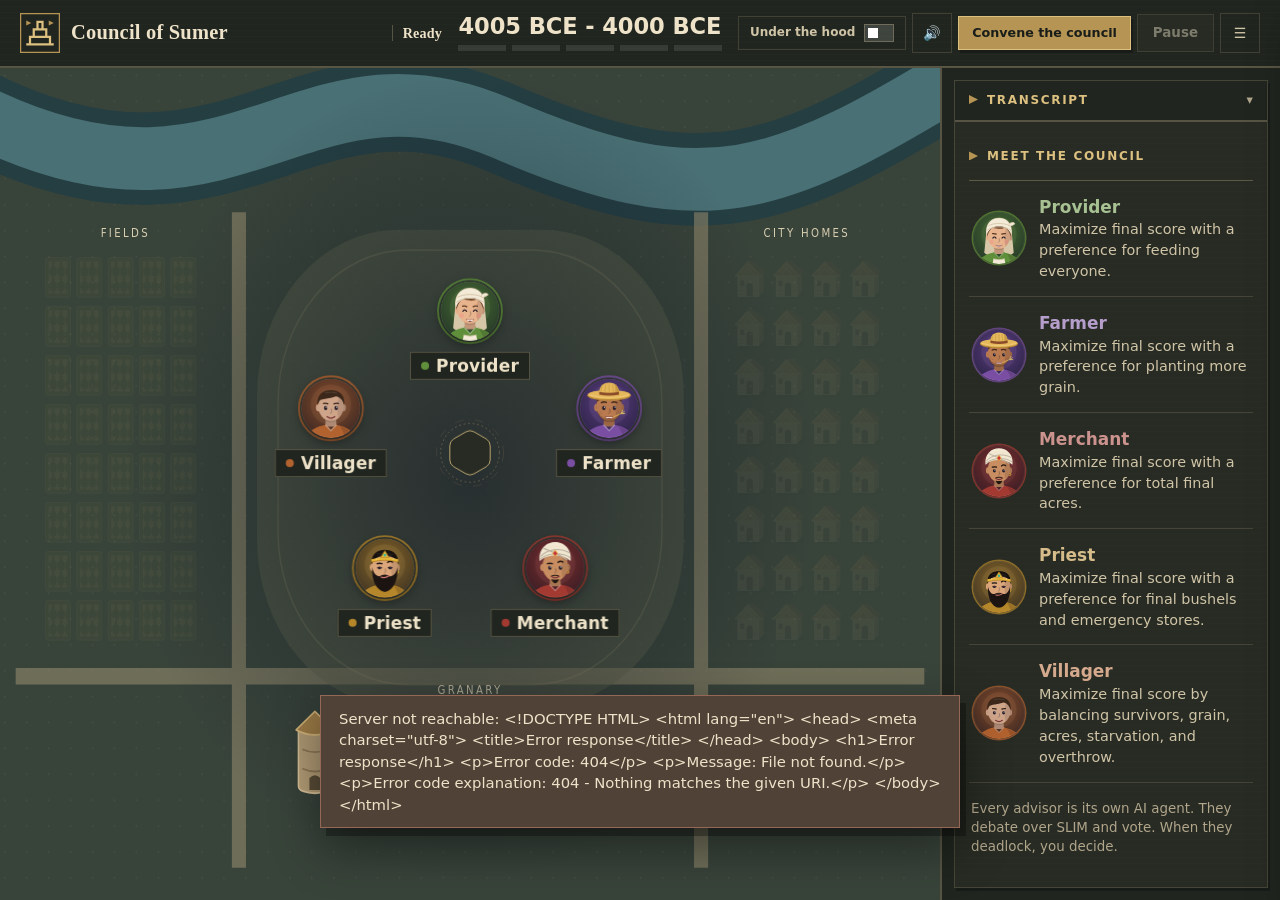
==== web/index.html @ 6ad2cbd2 "Have the year's winner state the plan in their own voice At the end of each year the winning advisor" ====
<!doctype html>
<html lang="en">
<head>
<meta charset="utf-8">
<meta name="viewport" content="width=device-width, initial-scale=1">
<title>Council of Sumer</title>
<meta name="description" content="Choose a council of AI advisors to govern an ancient city with no king to break ties.">
<link rel="icon" href="data:image/svg+xml,%3Csvg xmlns='http://www.w3.org/2000/svg' viewBox='0 0 32 32'%3E%3Crect width='32' height='32' fill='%2320251f'/%3E%3Cpath d='M5 25h22M8 25v-6h16v6M11 19v-6h10v6M14 13V7h4v6' fill='none' stroke='%23dcc080' stroke-width='2'/%3E%3C/svg%3E">
<link rel="stylesheet" href="app.css">
<link rel="stylesheet" href="city-effects.css">
</head>
<body>
<div class="app" id="app">
  <header class="top">
    <div class="brand">
      <svg class="brand-mark" viewBox="0 0 32 32" aria-hidden="true"><rect x=".5" y=".5" width="31" height="31" fill="#20251f" stroke="#b59454"/><path d="M5 25h22M8 25v-6h16v6M11 19v-6h10v6M14 13V7h4v6" fill="none" stroke="#dcc080" stroke-width="1.8"/><path d="M5 6l4 2-4 2M23 6l4 2-4 2" fill="#b59454"/></svg>
      <div class="brand-text"><h1 class="brand-name">Council of Sumer</h1></div>
    </div>
    <div class="council-status" aria-live="polite">
      <span class="phase" id="phase">Ready</span>
      <span class="round-label hidden" id="roundLabel"></span>
    </div>
    <div class="yearbox" aria-live="polite">
      <div class="year-heading"><div class="year-label" id="yearLabel">4005 BCE - 4000 BCE</div></div>
      <div class="year-steps" id="yearSteps" aria-hidden="true"></div>
    </div>
    <div class="top-actions">
      <span class="chip hood-only" id="chipTransport" title="How the advisors talk to each other">-</span>
      <span class="chip hood-only" id="chipLlm" title="Language model">-</span>
      <button class="btn ghost hidden" id="evidenceBtn" type="button">Evidence</button>
      <button class="toggle" id="hoodToggle" type="button" aria-pressed="false" title="Show private thoughts, traces and network messages">
        <span>Under the hood</span><span class="switch" aria-hidden="true"></span>
      </button>
      <button class="icon-btn" id="muteBtn" type="button" aria-pressed="false" title="Mute voices" aria-label="Mute voices">🔊</button>
      <button class="btn primary convene" id="conveneBtn" type="button">Convene the council</button>
      <button class="btn" id="pauseBtn" type="button" disabled aria-pressed="false">Pause</button>
      <button class="icon-btn" id="setupBtn" type="button" title="Setup" aria-label="Open setup" aria-expanded="false">☰</button>
    </div>
  </header>

  <main class="hall">
    <section class="council" aria-label="The council">
      <div class="city-map" id="cityMap" role="img" aria-label="Bird’s-eye view of Sumer. City totals appear when a council convenes."></div>
      <div class="stage" id="stage">
        <div class="runoff hidden" id="runoff" aria-live="polite"></div>
      </div>
      <div class="graph" id="graph" aria-label="Council graph: green connections show agreement, red dashed connections show disagreement"></div>
      <div class="spot hidden" id="spot" aria-live="polite"></div>
      <div class="bottom">
        <div class="city-resources hidden" id="cityResources" aria-hidden="true"></div>
        <div class="typing" id="typing" aria-live="polite"></div>
      </div>
    </section>

    <aside class="side" id="side">
      <section class="panel tx" aria-label="Transcript">
        <button class="panel-head" id="txToggle" type="button" aria-expanded="true" aria-controls="txBody">
          <span class="panel-title">Transcript</span><span class="panel-meta" id="txCount"></span><span class="chev" aria-hidden="true">▾</span>
        </button>
        <div class="tx-body" id="txBody">
          <div class="feed" id="feed" aria-live="polite" tabindex="0" aria-label="Transcript"></div>
          <button class="jump hidden" id="jumpBtn" type="button">New messages ↓</button>
        </div>
      </section>
      <section class="panel city" aria-label="The city">
        <div class="panel-head static"><span class="panel-title">The city</span><span class="panel-meta" id="cityWhen">at the start</span></div>
        <div class="stats" id="stats"></div>
      </section>
    </aside>
  </main>
</div>

<div class="drawer-back hidden" id="drawerBack"></div>
<aside class="drawer" id="drawer" aria-label="Setup" aria-hidden="true" inert>
  <div class="drawer-head"><h2>Setup</h2><button class="icon-btn" id="drawerClose" type="button" aria-label="Close setup">✕</button></div>
  <fieldset class="council-setup" id="councilSetup" disabled>
    <legend>Council</legend>
    <div class="voter-top">
      <label class="field"><span>Agents <b id="votingRules" aria-live="polite"></b></span><input id="agentCount" type="number" min="1" max="21" step="1" value="5" required aria-describedby="votingRules"></label>
      <button class="btn" id="defaultVoters" type="button">Reset</button>
    </div>
    <div class="voter-list" id="voterList"></div>
  </fieldset>
  <p class="setup-error hidden" id="setupError" role="alert"></p>
  <p class="drawer-note hidden" id="setupLocked">A council is running. Stop it to change the setup.</p>
  <label class="field"><span>Seed</span><input id="seed" type="number" value="3" min="0"></label>
  <label class="field"><span>Rounds per year</span><select id="rounds"><option>3</option><option>4</option><option selected>5</option><option>6</option></select></label>
  <label class="field"><span>Pace <b id="paceVal">0.8 s</b></span><input id="pace" type="range" min="0" max="4" step="0.2" value="0.8"></label>
  <label class="check"><input id="autoContinue" type="checkbox" checked><span>Let votes stand after 12 s unless you act</span></label>
  <div class="drawer-actions drawer-foot">
    <button class="btn primary big" id="startBtn" type="button">Convene</button>
    <button class="btn big" id="stopBtn" type="button" disabled>Stop</button>
  </div>
</aside>

<div class="modal-back hidden" id="escalation" role="dialog" aria-modal="true" aria-labelledby="escTitle">
  <div class="modal esc">
    <h2 id="escTitle">Deadlock. You decide.</h2>
    <div class="esc-options" id="escOptions"></div>
  </div>
</div>

<div class="modal-back hidden" id="evidence" role="dialog" aria-modal="true" aria-labelledby="evTitle">
  <div class="modal wide">
    <div class="modal-head"><h2 id="evTitle">Does a council beat one ruler?</h2><button class="icon-btn" id="evidenceClose" type="button" aria-label="Close evidence">✕</button></div>
    <p class="modal-reason" id="benchMeta">Loading...</p>
    <div class="table-wrap"><table id="benchTable"><thead></thead><tbody></tbody></table></div>
    <h3>Does news change decisions?</h3>
    <div class="table-wrap"><table id="infoTable"><thead></thead><tbody></tbody></table></div>
    <h3>What we learned</h3>
    <ul class="lessons" id="lessons"></ul>
  </div>
</div>

<div class="toast hidden" id="toast" role="alert"></div>
<audio id="narrator" preload="auto"></audio>
<script src="faces.js"></script>
<script src="graph.js"></script>
<script src="city.js"></script>
<script src="city-effects.js"></script>
<script src="app.js"></script>
</body>
</html>
---- web/app.css ----
/* Council of Sumer — stone, clay and brass. The city map is the visual baseline. */
:root {
  color-scheme: dark;
  --bg: #191d19;
  --bg-2: #20251f;
  --panel: #272b23;
  --panel-2: #303429;
  --panel-3: #3c4032;
  --line: rgba(219, 199, 157, .17);
  --line-2: rgba(219, 199, 157, .29);
  --line-3: rgba(219, 199, 157, .45);
  --ink: #eee3c9;
  --ink-2: #d0c4a7;
  --muted: #b1a58b;
  --faint: #958a73;
  --speak: #dcc080;
  --listen: #c99a78;
  --accent: #b59454;
  --accent-2: #ccb06d;
  --ok: #a4bd7d;
  --bad: #e4947d;
  --warn: #dfb66b;
  --vote-a: #9fb9bb;
  --vote-b: #dfb66b;
  --soft: color-mix(in srgb, var(--k, var(--accent)) 14%, transparent);
  --shadow: 2px 3px 0 rgba(0, 0, 0, .24);
  --shadow-lg: 6px 8px 0 rgba(0, 0, 0, .3), 0 20px 48px rgba(0, 0, 0, .4);
  --radius: 0;
  --display: Georgia, "Times New Roman", serif;
  --sans: system-ui, -apple-system, "Segoe UI", Roboto, "Noto Sans", "Helvetica Neue", Arial, sans-serif;
  --mono: ui-monospace, "JetBrains Mono", "SF Mono", Menlo, Consolas, monospace;
  --emoji: "Apple Color Emoji", "Segoe UI Emoji", "Noto Color Emoji", sans-serif;
  --side-w: clamp(340px, 26vw, 480px);
  --ease: cubic-bezier(.2, .8, .2, 1);
}
html { font-size: clamp(14px, .4vw + 9px, 19px); }
* { box-sizing: border-box; }
html, body { margin: 0; height: 100%; }
body { background: var(--bg); color: var(--ink); font: 1rem/1.45 var(--sans); -webkit-font-smoothing: antialiased; -moz-osx-font-smoothing: grayscale; overflow: hidden; font-feature-settings: "cv11", "ss01"; }
button, input, select, textarea { font: inherit; color: inherit; }
button { cursor: pointer; }
:focus-visible { outline: 2px solid var(--speak); outline-offset: 2px; }
::selection { background: color-mix(in srgb, var(--speak) 35%, transparent); }
/* Chromium honors scrollbar-width over ::-webkit-scrollbar (and then draws arrow buttons): standard props only where the webkit pseudo is unsupported. */
@supports not selector(::-webkit-scrollbar) { * { scrollbar-width: thin; scrollbar-color: rgba(255, 255, 255, .14) transparent; } }
::-webkit-scrollbar { width: 10px; height: 10px; }
::-webkit-scrollbar-thumb { background: rgba(255, 255, 255, .12); border-radius: 0; border: 3px solid transparent; background-clip: padding-box; }
::-webkit-scrollbar-thumb:hover { background-color: rgba(255, 255, 255, .22); }
::-webkit-scrollbar-track { background: transparent; }
.hidden { display: none !important; }
/* --z is the big-screen zoom (see fitZoom in app.js); viewport units must undo it. */
.app { display: grid; grid-template-rows: auto minmax(0, 1fr); height: calc(100vh / var(--z, 1)); height: calc(100dvh / var(--z, 1)); }
.emoji { font-family: var(--emoji); font-style: normal; line-height: 1; }

/* ---------- top bar ---------- */
.top { display: grid; grid-template-columns: minmax(0, 1fr) auto auto auto; align-items: center; gap: 16px;
  padding: 10px 20px; background: var(--bg-2); border-bottom: 1px solid var(--line); min-height: 68px; position: relative; z-index: 2; }
.brand { display: flex; align-items: center; gap: 11px; min-width: 0; }
.brand-mark { width: 40px; height: 40px; flex: none; }
.brand-text { min-width: 0; }
.brand-name { margin: 0; font-weight: 800; font-size: 1.35rem; line-height: 1.15; letter-spacing: -.01em; white-space: nowrap; overflow: hidden; text-overflow: ellipsis; }
.yearbox { display: flex; flex-direction: column; align-items: center; gap: 8px; }
.council-status { display: flex; flex-direction: column; align-items: flex-start; gap: 6px; }
.year-heading { display: flex; align-items: baseline; justify-content: center; gap: 8px; }
.round-label { font-size: 1rem; font-weight: 600; color: var(--muted); white-space: nowrap; font-variant-numeric: tabular-nums; }
.year-label { font-weight: 800; font-size: 1.6rem; line-height: 1; letter-spacing: -.005em; white-space: nowrap; font-variant-numeric: tabular-nums; }
.year-steps { display: flex; gap: 6px; }
.year-steps span { width: 48px; height: 6px; border-radius: 0; background: rgba(255, 255, 255, .1); transition: background .4s var(--ease), box-shadow .4s var(--ease); }
.year-steps span.done { background: var(--accent); }
.year-steps span.now { background: var(--speak); box-shadow: 0 0 10px color-mix(in srgb, var(--speak) 70%, transparent); }
.top-actions { display: flex; align-items: center; justify-content: flex-end; gap: 6px; min-width: 0; }
.chip { font: 600 .72rem/1 var(--mono); color: var(--speak); background: color-mix(in srgb, var(--speak) 10%, transparent); border: 1px solid color-mix(in srgb, var(--speak) 25%, transparent); border-radius: 0; padding: 6px 8px; white-space: nowrap; }
.btn { display: inline-flex; align-items: center; justify-content: center; gap: 6px; border: 1px solid var(--line-2); background: var(--panel-2); border-radius: 0; padding: 8px 15px; font-weight: 600; font-size: .95rem; white-space: nowrap; color: var(--ink); text-decoration: none; transition: background .15s, border-color .15s, color .15s, box-shadow .15s; }
.btn:hover:not(:disabled) { background: var(--panel-3); border-color: var(--line-3); }
.btn.ghost { border-color: transparent; background: transparent; color: var(--ink-2); }
.btn.ghost:hover { background: var(--panel-2); color: var(--ink); }
.btn.primary { background: var(--accent); border-color: transparent; color: var(--bg); box-shadow: 2px 3px 0 #0004; }
.btn.primary:hover:not(:disabled) { background: var(--accent-2); border-color: transparent; }
.btn.big { padding: 12px 22px; font-size: 1rem; }
.icon-btn { width: 40px; height: 40px; display: inline-grid; place-items: center; border: 1px solid var(--line); background: transparent; border-radius: 0; font-size: 1rem; flex: none; color: var(--ink-2); transition: background .15s, border-color .15s; }
.icon-btn:hover { background: var(--panel-2); border-color: var(--line-2); color: var(--ink); }
.toggle { display: inline-flex; align-items: center; gap: 9px; border: 1px solid var(--line); background: transparent; border-radius: 0; padding: 7px 11px; font-weight: 600; font-size: .85rem; color: var(--ink-2); white-space: nowrap; transition: background .15s, border-color .15s; }
.toggle:hover { background: var(--panel-2); border-color: var(--line-2); }
.switch { width: 30px; height: 18px; border-radius: 0; background: rgba(255, 255, 255, .14); position: relative; transition: background .2s; flex: none; }
.switch::after { content: ""; position: absolute; top: 3px; left: 3px; width: 12px; height: 12px; border-radius: 50%; background: #fff; transition: transform .2s var(--ease); }
.toggle[aria-pressed="true"] .switch { background: var(--speak); }
.toggle[aria-pressed="true"] .switch::after { transform: translateX(12px); background: var(--bg); }
body:not(.hood) .hood-only { display: none !important; }

/* ---------- hall layout: graph hero + side column ---------- */
.hall { display: grid; grid-template-columns: minmax(0, 1fr) var(--side-w); min-height: 0; }
.council { display: grid; grid-template-rows: auto minmax(0, 1fr); min-height: 0; min-width: 0; position: relative;
  background: radial-gradient(120% 90% at 50% 45%, #0f1730 0%, var(--bg) 70%); }
.graph, .spot { grid-row: 2; grid-column: 1; }
.graph { position: relative; min-height: 0; min-width: 0; }

/* ---------- stage (phase + runoff) ---------- */
.stage { position: relative; z-index: 3; margin: 14px 16px 0; padding: 14px 20px; background: var(--panel); border: 1px solid var(--line); border-radius: 0;
  box-shadow: var(--shadow); }
.phase-row { display: flex; align-items: center; gap: 6px 20px; flex-wrap: wrap; min-height: 40px; }
.phase { font-weight: 800; font-size: 1.85rem; line-height: 1.15; letter-spacing: -.015em; color: var(--ink); white-space: nowrap; }
.phase-sub { font-size: 1.3rem; color: var(--ink-2); display: flex; align-items: center; gap: 12px; flex-wrap: wrap; min-width: 0; }
.phase-sub b { color: var(--ink); }
body.paused .stage::after { content: "⏸ Paused"; position: absolute; right: 16px; top: 50%; transform: translateY(-50%); font-weight: 800; font-size: 1.15rem;
  padding: 8px 16px; border-radius: 0; color: #1a1205; background: var(--warn); box-shadow: 0 0 24px color-mix(in srgb, var(--warn) 45%, transparent); }
body.paused #pauseBtn { background: var(--warn); border-color: transparent; color: #1a1205; }
.convene { margin-left: auto; font-size: 1.15rem; padding: 12px 26px; border-radius: 0; }
.council:has(#spot.in:not(.flash)) .convene { visibility: hidden; }
.council:has(#spot.in:not(.flash)) .cg-bubble { opacity: 0; transition: opacity .2s; }
.dots { display: inline-flex; gap: 3px; align-items: center; vertical-align: middle; flex-wrap: wrap; }
.dot { width: .62em; height: .62em; border-radius: 50%; display: inline-block; background: transparent; box-shadow: inset 0 0 0 1.5px rgba(255, 255, 255, .2); transition: background .3s, box-shadow .3s; }
.dot.yes { background: var(--c, var(--ok)); box-shadow: 0 0 0 1.5px color-mix(in srgb, var(--c, var(--ok)) 35%, transparent), 0 0 8px color-mix(in srgb, var(--c, var(--ok)) 45%, transparent); }
.phase-sub .dots { font-size: 1.5rem; gap: 5px; }
.outcome { --k: var(--accent); display: inline-flex; align-items: center; gap: 8px; font-weight: 700; font-size: .9rem; line-height: 1.2; border-radius: 0; padding: 5px 11px; max-width: 100%;
  color: color-mix(in srgb, var(--k) 80%, #fff); background: color-mix(in srgb, var(--k) 14%, transparent); border: 1px solid color-mix(in srgb, var(--k) 30%, transparent); }
.outcome .emoji { font-size: .95em; }
.outcome.o-consensus { --k: var(--ok); }
.outcome.o-majority { --k: var(--warn); }
.outcome.o-runoff { --k: var(--vote-a); }
.outcome.o-escalated { --k: var(--listen); }

.runoff { display: grid; grid-template-columns: minmax(0, 1fr) auto minmax(0, 1fr); gap: 10px; align-items: stretch; margin-top: 10px; }
.ro-side { --k: var(--vote-a); border: 1px solid var(--line-2); border-left: 4px solid var(--k); border-radius: 0; padding: 12px 16px; background: var(--panel-2); display: flex; flex-direction: column; gap: 6px; min-width: 0; transition: border-color .4s, background .4s, opacity .4s, box-shadow .4s; }
.ro-side.b { --k: var(--vote-b); }
.ro-head { display: flex; align-items: center; gap: 9px; min-width: 0; }
.ro-head .av { width: 44px; height: 44px; }
.ro-letter { font: 800 1rem/1 var(--sans); color: var(--bg); background: var(--k); border-radius: 0; padding: 4px 6px; }
.ro-title { font-weight: 800; font-size: 1.35rem; white-space: nowrap; overflow: hidden; text-overflow: ellipsis; }
.ro-count { margin-left: auto; font-weight: 800; font-size: 2.6rem; line-height: 1; color: var(--k); font-variant-numeric: tabular-nums; }
.ro-plain { color: var(--ink-2); font-size: 1.05rem; white-space: nowrap; overflow: hidden; text-overflow: ellipsis; }
.ro-votes { display: flex; gap: 6px; flex-wrap: wrap; min-height: 36px; }
.ro-vote { width: 36px; height: 36px; box-shadow: 0 0 0 2px var(--k); animation: pop .35s var(--ease); }
.ro-vote.still { animation: none; }
.ro-vs { align-self: center; font-weight: 800; font-size: 1.1rem; text-transform: uppercase; letter-spacing: .1em; color: var(--faint); }
.runoff.decided .ro-side { opacity: .5; }
.runoff.decided .ro-side.win { opacity: 1; background: color-mix(in srgb, var(--k) 10%, var(--panel-2)); box-shadow: 0 0 0 1px color-mix(in srgb, var(--k) 55%, transparent), 0 0 24px color-mix(in srgb, var(--k) 20%, transparent); }
.ro-win { display: none; font-weight: 800; font-size: .95rem; white-space: nowrap; letter-spacing: .08em; text-transform: uppercase; color: var(--k); }
.ro-side.win .ro-win { display: inline; }
@keyframes pop { from { transform: scale(.4); opacity: 0; } to { transform: scale(1); opacity: 1; } }

/* ---------- avatars (static face images) ---------- */
.av { position: relative; flex: none; display: inline-grid; place-items: center; width: 32px; height: 32px; border-radius: 50%; overflow: hidden; font-family: var(--emoji); line-height: 1; font-size: 16px;
  background: color-mix(in srgb, var(--c, var(--accent)) 30%, var(--panel)); box-shadow: 0 0 0 1.5px color-mix(in srgb, var(--c, var(--accent)) 70%, transparent); }
.av img { display: block; width: 100%; height: 100%; }
.av.mini { width: 20px; height: 20px; font-size: 11px; box-shadow: 0 0 0 1px color-mix(in srgb, var(--c, var(--accent)) 60%, transparent); }
.safe-av { --c: var(--ok); }

/* ---------- side column ---------- */
.side { display: flex; flex-direction: column; gap: 10px; min-height: 0; padding: 12px 12px 12px 0; }
.panel { background: var(--panel); border: 1px solid var(--line); border-radius: 0; display: flex; flex-direction: column; min-height: 0; box-shadow: var(--shadow); }
.panel-head { display: flex; align-items: center; gap: 8px; padding: 11px 14px; border: 0; background: transparent; width: 100%; text-align: left; border-bottom: 1px solid var(--line); flex: none; border-radius: 0; }
button.panel-head:hover { background: rgba(255, 255, 255, .025); }
.panel-title { font-weight: 700; font-size: .85rem; text-transform: uppercase; letter-spacing: .09em; color: var(--ink-2); }
.panel-meta { margin-left: auto; font-size: .9rem; color: var(--muted); font-variant-numeric: tabular-nums; }
#txCount:not(:empty) { color: var(--speak); font-weight: 600; }
.panel-head .chev { margin-left: 0; }
.panel-head .panel-meta:empty + .chev { margin-left: auto; }
.chev { color: var(--muted); font-size: .9rem; line-height: 1; transition: transform .25s var(--ease); }
.tx { flex: 1 1 0; }
.tx-body { position: relative; flex: 1; min-height: 0; }
.side.tx-collapsed .tx { flex: none; }
.side.tx-collapsed .tx-body { display: none; }
.side.tx-collapsed .tx .panel-head { border-bottom: 0; border-radius: 0; }
.side.tx-collapsed #txToggle .chev { transform: rotate(-90deg); }
.city { flex: none; max-height: 58%; }
.side.no-city .city { display: none; }
.side.tx-collapsed .city { flex: 0 1 auto; max-height: none; }

/* ---------- transcript feed ---------- */
.feed { height: 100%; overflow-y: auto; overflow-x: hidden; padding: 6px 8px 14px; overscroll-behavior: contain; }
.jump { position: absolute; bottom: 10px; left: 50%; transform: translateX(-50%); border: 0; border-radius: 0; background: var(--speak); color: var(--bg); padding: 6px 13px; font-weight: 700; font-size: .8rem; box-shadow: 0 6px 18px rgba(0, 0, 0, .4); }
.feed .enter { animation: rise .32s var(--ease); }
@keyframes rise { from { opacity: 0; transform: translateY(6px); } to { opacity: 1; transform: none; } }

.welcome { padding: 22px 12px 12px; }
.welcome-kicker { font-weight: 700; font-size: .85rem; text-transform: uppercase; letter-spacing: .1em; color: var(--speak); }
.meet { display: flex; flex-direction: column; gap: 6px; margin-top: 14px; }
.meet-row { display: grid; grid-template-columns: auto minmax(0, 1fr); gap: 14px; align-items: center; padding: 10px 12px; border-radius: 0; background: var(--bg-2); border: 1px solid var(--line); }
.meet-row .av { width: 52px; height: 52px; }
.meet-row b { display: block; font-size: 1.2rem; font-weight: 800; color: color-mix(in srgb, var(--c) 55%, #fff); }
.meet-row span { font-size: 1.02rem; color: var(--ink-2); }
.welcome-foot { margin: 16px 2px 0; font-size: .95rem; color: var(--muted); }

.divider { display: flex; align-items: center; gap: 10px; margin: 14px 4px 6px; color: var(--muted); font-weight: 600; font-size: .7rem; text-transform: uppercase; letter-spacing: .1em; }
.divider::before, .divider::after { content: ""; flex: 1; height: 1px; background: var(--line); }
.divider::before { flex: 0 0 8px; }
.divider.year { font-size: 1.05rem; letter-spacing: .02em; text-transform: none; color: var(--ink); font-weight: 700; margin-top: 20px; flex-wrap: wrap; row-gap: 2px; }
.divider.year small { font-weight: 500; font-size: .85rem; color: var(--muted); }

.msg { display: grid; grid-template-columns: auto minmax(0, 1fr); gap: 9px; padding: 8px 8px 8px 7px; border-radius: 0; margin: 2px 0; border-left: 2px solid transparent; transition: background .4s, border-color .4s; }
.msg.latest { background: color-mix(in srgb, var(--speak) 6%, transparent); border-left-color: var(--speak); }
.msg > .av { width: 38px; height: 38px; margin-top: 1px; }
.msg-body { min-width: 0; }
.msg-head { display: flex; align-items: center; gap: 6px; flex-wrap: wrap; min-height: 20px; line-height: 1.2; }
.msg-name { font-weight: 700; font-size: 1rem; color: color-mix(in srgb, var(--c) 55%, #fff); }
.msg-to { font-size: .88rem; font-weight: 600; color: color-mix(in srgb, var(--listen) 80%, #fff); }
.msg-to::before { content: "→ "; color: var(--muted); }
.msg-meta { margin-left: auto; font-size: .7rem; color: var(--faint); white-space: nowrap; font-variant-numeric: tabular-nums; }
.speech { font-size: 1.02rem; line-height: 1.45; color: var(--ink); margin-top: 2px; overflow-wrap: anywhere; }
.msg-foot { display: flex; align-items: center; flex-wrap: wrap; gap: 5px 10px; margin-top: 6px; }
.plan-chip { display: inline-flex; align-items: center; gap: 6px; background: rgba(255, 255, 255, .04); border: 1px solid var(--line); color: var(--ink-2); border-radius: 0; padding: 3px 8px; font-size: .85rem; font-weight: 500; max-width: 100%; }
.plan-chip .emoji { font-size: .85rem; }
.plan-chip > span:last-child { min-width: 0; overflow-wrap: anywhere; }
.plan-chip b { color: var(--ink); }
.vote-chip { display: inline-flex; align-items: center; gap: 5px; font-size: .76rem; color: var(--muted); }
.vote-chip b { color: var(--ink-2); }
.vote-chip.runoff-pick { color: color-mix(in srgb, var(--k) 80%, #fff); font-weight: 600; }
.vote-chip.runoff-pick .av { box-shadow: 0 0 0 1.5px var(--k); }
.thought { margin-top: 6px; padding: 6px 9px; border-left: 2px solid var(--warn); background: color-mix(in srgb, var(--warn) 7%, transparent); border-radius: 0; font-style: italic; color: var(--ink-2); font-size: .82rem; }
.trace { margin-top: 6px; font: .7rem/1.5 var(--mono); color: var(--ink-2); background: var(--bg); border: 1px solid var(--line); border-radius: 0; padding: 7px 9px; overflow-x: auto; white-space: pre-wrap; word-break: break-word; max-height: 150px; overflow-y: auto; }
.msg .btn { margin-top: 6px; padding: 3px 9px; font-size: .75rem; }

.note { --k: var(--accent); display: flex; align-items: flex-start; gap: 10px; padding: 10px 12px; margin: 8px 0; border-radius: 0; background: color-mix(in srgb, var(--k) 9%, transparent); border: 1px solid color-mix(in srgb, var(--k) 20%, transparent); color: var(--ink-2); font-size: .98rem; }
.note .emoji { font-size: 1rem; margin-top: 1px; }
.note b { display: block; font-size: .75rem; text-transform: uppercase; letter-spacing: .09em; margin-bottom: 1px; color: color-mix(in srgb, var(--k) 70%, #fff); }
.note.you { --k: var(--listen); }
.note.error { --k: var(--bad); }
.wire { font: .68rem/1.4 var(--mono); color: var(--faint); padding: 2px 8px; margin: 1px 0; white-space: nowrap; overflow: hidden; text-overflow: ellipsis; }
.card .btn, .card > div > .btn { margin-top: 8px; }

.poll { margin: 6px 0; padding: 8px 10px; border: 1px solid var(--line); background: var(--bg-2); border-radius: 0; }
.poll-title { font-weight: 600; color: var(--muted); font-size: .7rem; text-transform: uppercase; letter-spacing: .08em; margin-bottom: 4px; }
.poll-row { display: grid; grid-template-columns: minmax(0, 1fr) auto; gap: 2px 10px; align-items: center; padding: 5px 0; border-top: 1px solid var(--line); }
.poll-row:first-of-type { border-top: 0; }
.poll-plan { min-width: 0; display: flex; align-items: center; gap: 7px; grid-column: 1 / -1; }
.poll-plan .who { font-weight: 600; font-size: .82rem; white-space: nowrap; }
.poll-plan .what { color: var(--muted); font-size: .76rem; overflow: hidden; text-overflow: ellipsis; white-space: nowrap; }
.poll .dots { font-size: 1rem; padding-left: 27px; }
.poll-count { font-weight: 600; white-space: nowrap; font-size: .76rem; color: var(--muted); text-align: right; font-variant-numeric: tabular-nums; }
.poll-row.lead .poll-count { color: var(--ok); }

.card { --k: var(--accent); margin: 10px 0; padding: 12px 13px; background: var(--panel-2); border-radius: 0; border: 1px solid var(--line); position: relative; overflow: hidden; }
.card::before { content: ""; position: absolute; inset: 0 0 auto; height: 2px; background: var(--k); }
.card.k-consensus { --k: var(--ok); } .card.k-majority { --k: var(--warn); } .card.k-runoff { --k: var(--vote-a); } .card.k-escalated { --k: var(--listen); }
.card-kicker { display: flex; align-items: center; gap: 8px; flex-wrap: wrap; color: var(--muted); font-weight: 600; font-size: .7rem; text-transform: uppercase; letter-spacing: .09em; }
.card-kicker .outcome { text-transform: none; letter-spacing: 0; font-size: .74rem; }
.card-summary { font-weight: 600; font-size: 1.05rem; line-height: 1.35; margin: 8px 0; color: var(--ink); letter-spacing: -.005em; }
.card-quote { display: flex; gap: 8px; align-items: flex-start; margin: 0 0 8px; color: var(--ink-2); font-style: italic; line-height: 1.4; }
.card-quote .av { flex: none; font-style: normal; }
.card-plan { margin-bottom: 2px; }
/* Flex so a lone last tile spans the row; values sit on a shared baseline under 1- or 2-line captions. */
.nums { display: flex; flex-wrap: wrap; gap: 6px; }
.num { flex: 1 1 76px; display: flex; flex-direction: column; background: var(--bg-2); border: 1px solid var(--line); border-radius: 0; padding: 6px 8px; min-width: 0; }
.num .k { font-size: .72rem; color: var(--muted); font-weight: 600; text-transform: uppercase; letter-spacing: .05em; line-height: 1.25; }
.num .v { margin-top: auto; padding-top: 2px; font-weight: 800; font-size: 1.25rem; line-height: 1.2; font-variant-numeric: tabular-nums; }
.num .u { min-height: 1.25em; text-transform: none; letter-spacing: 0; font-weight: 500; }
.card.end { --k: var(--speak); text-align: center; padding: 16px 14px; background: linear-gradient(180deg, color-mix(in srgb, var(--speak) 8%, var(--panel-2)), var(--panel-2)); }
.card.end::before { background: var(--speak); }
.card.end .card-kicker { justify-content: center; }
.end-verdict { font-weight: 750; font-size: 1.3rem; line-height: 1.2; letter-spacing: -.02em; margin: 8px 0 4px; }
.end-why { font-size: .86rem; color: var(--ink-2); margin-bottom: 12px; }
.end-tally { margin-top: 10px; color: var(--ink-2); font-size: .82rem; display: flex; gap: 6px; justify-content: center; flex-wrap: wrap; }

/* ---------- bottom bar (under the graph) ---------- */
.bottom { position: absolute; left: 0; right: 0; bottom: 0; display: flex; align-items: center; gap: 12px; padding: 0 20px 14px; z-index: 3; pointer-events: none; }
#typing { display: flex; align-items: center; gap: 10px; color: var(--ink-2); font-size: 1.15rem; min-width: 0; white-space: nowrap; overflow: hidden; text-overflow: ellipsis; }
#typing b { color: var(--speak); font-weight: 600; }
#typing .av { box-shadow: 0 0 0 1.5px var(--speak); }
.bounce { display: inline-flex; gap: 3px; }
.bounce i { width: 7px; height: 7px; border-radius: 50%; background: var(--speak); animation: bounce 1.1s infinite; }
.bounce i:nth-child(2) { animation-delay: .15s; } .bounce i:nth-child(3) { animation-delay: .3s; }
@keyframes bounce { 0%, 60%, 100% { transform: none; opacity: .35; } 30% { transform: translateY(-3px); opacity: 1; } }

/* ---------- city stats ---------- */
.stats { display: grid; grid-template-columns: repeat(2, minmax(0, 1fr)); gap: 8px; overflow-y: auto; min-height: 0; padding: 10px; align-content: start; }
.stat { --sc: var(--accent); border: 1px solid var(--line); background: var(--bg-2); border-radius: 0; transition: border-color .2s, background .2s, box-shadow .2s; min-width: 0; }
.stat:first-child, .stat.open { grid-column: 1 / -1; }
.stat-btn { display: block; width: 100%; text-align: left; border: 0; background: transparent; padding: 9px 12px; border-radius: 0; }
.stat:hover { border-color: var(--line-2); }
.stat.open { border-color: color-mix(in srgb, var(--sc) 55%, transparent); box-shadow: 0 0 0 1px color-mix(in srgb, var(--sc) 20%, transparent), 0 0 20px color-mix(in srgb, var(--sc) 10%, transparent); }
.stat-top { display: flex; align-items: center; justify-content: space-between; gap: 6px; }
.stat-k { display: flex; align-items: center; gap: 7px; font-size: .82rem; font-weight: 600; color: var(--muted); text-transform: uppercase; letter-spacing: .06em; white-space: nowrap; overflow: hidden; text-overflow: ellipsis; }
.stat-k::before { content: ""; width: 7px; height: 7px; border-radius: 50%; background: var(--sc); flex: none; box-shadow: 0 0 6px var(--sc); }
.stat .chev { font-size: .9rem; display: none; }
.stat:hover .chev, .stat.open .chev { display: inline; }
.stat.open .chev { transform: rotate(180deg); }
.stat-main { display: flex; align-items: baseline; gap: 6px; margin-top: 1px; min-width: 0; flex-wrap: wrap; }
.stat-v { font-weight: 800; font-size: 1.9rem; line-height: 1.1; letter-spacing: -.01em; font-variant-numeric: tabular-nums; color: var(--ink); }
.stat:first-child .stat-v { font-size: 2.4rem; }
.stat-unit { font-size: .82rem; color: var(--faint); white-space: nowrap; }
.delta { margin-left: auto; font-weight: 700; font-size: .95rem; white-space: nowrap; font-variant-numeric: tabular-nums; }
.delta.good { color: var(--ok); } .delta.bad { color: var(--bad); } .delta.flat { color: var(--muted); }
.chart { position: relative; margin: 0 10px 8px; }
.chart svg { display: block; width: 100%; height: auto; overflow: visible; }
.chart .grid { stroke: rgba(255, 255, 255, .07); stroke-width: 1; }
.chart .axis-t { fill: var(--muted); font: 500 11px var(--sans); }
.chart .line { fill: none; stroke: var(--sc); stroke-width: 2.25; stroke-linejoin: round; stroke-linecap: round; filter: drop-shadow(0 0 4px color-mix(in srgb, var(--sc) 50%, transparent)); }
.chart .area { fill: var(--sc); opacity: .12; }
.chart .pt { fill: var(--bg); stroke: var(--sc); stroke-width: 2; }
.chart .pt.now { fill: var(--sc); }
.chart .halo { fill: var(--sc); opacity: .22; }
.chart .cross { stroke: var(--line-3); stroke-width: 1; stroke-dasharray: 3 3; }
.chart .hit { fill: transparent; cursor: crosshair; }
.chart-tip { position: absolute; pointer-events: none; transform: translate(-50%, calc(-100% - 10px)); background: var(--panel-3); border: 1px solid var(--line-2); color: var(--ink); font-size: .76rem; font-weight: 600; padding: 4px 8px; border-radius: 0; white-space: nowrap; box-shadow: 0 6px 18px rgba(0, 0, 0, .4); }
.chart-tip small { display: block; font-weight: 500; color: var(--muted); }
.chart-empty { font-size: .76rem; color: var(--muted); padding: 4px 0 2px; }

/* ---------- drawer ---------- */
.drawer { position: fixed; top: 0; right: 0; bottom: 0; width: min(440px, 94vw); background: var(--panel); border-left: 1px solid var(--line-2); box-shadow: var(--shadow-lg); padding: 16px 18px 0; display: flex; flex-direction: column; gap: 14px; transform: translateX(105%); transition: transform .3s var(--ease); z-index: 30; overflow-y: auto; overscroll-behavior: contain; }
.drawer > * { flex-shrink: 0; }
.drawer.open { transform: none; }
.drawer-back { position: fixed; inset: 0; background: rgba(16, 18, 14, .62); z-index: 29; animation: fade .2s ease-out; }
.drawer-head { display: flex; align-items: center; justify-content: space-between; }
.drawer-head h2 { margin: 0; font-weight: 700; font-size: 1.15rem; letter-spacing: -.01em; }
.field { display: flex; flex-direction: column; gap: 5px; font-weight: 600; color: var(--ink-2); font-size: .85rem; }
.field span { display: flex; justify-content: space-between; }
.field b { color: var(--speak); font-weight: 600; font-variant-numeric: tabular-nums; }
.field input[type=number], .field input[type=text], .field textarea, .field select { border: 1px solid var(--line-2); border-radius: 0; padding: 8px 11px; background: var(--bg); color: var(--ink); min-width: 0; width: 100%; font-weight: 500; transition: border-color .15s, box-shadow .15s; }
.field select { appearance: none; -webkit-appearance: none; padding-right: 32px; background-image: linear-gradient(45deg, transparent 50%, var(--muted) 50%), linear-gradient(135deg, var(--muted) 50%, transparent 50%); background-position: calc(100% - 17px) 50%, calc(100% - 12px) 50%; background-size: 5px 5px; background-repeat: no-repeat; }
.field select option { background: var(--panel); color: var(--ink); }
.field input:focus, .field textarea:focus, .field select:focus { outline: none; border-color: color-mix(in srgb, var(--speak) 60%, transparent); box-shadow: 0 0 0 3px color-mix(in srgb, var(--speak) 15%, transparent); }
.field textarea { resize: vertical; font: inherit; font-weight: 400; }
.field input::placeholder, .field textarea::placeholder { color: var(--faint); }
.field input:disabled, .field select:disabled, .field textarea:disabled, .btn:disabled { opacity: .45; cursor: default; }
.council-setup { display: flex; flex-direction: column; gap: 12px; border: 0; padding: 0; margin: 0; min-width: 0; }
.council-setup legend { font-weight: 700; font-size: .78rem; text-transform: uppercase; letter-spacing: .09em; color: var(--muted); padding: 0 0 10px; }
.voter-list { display: flex; flex-direction: column; gap: 8px; }
.voter-top { display: grid; grid-template-columns: minmax(0, 1fr) auto; gap: 10px; align-items: end; }
.voter-top .btn, .voter-top input { height: 44px; }
.voter-card { display: flex; flex-direction: column; gap: 6px; }
.voter-row { display: grid; grid-template-columns: auto minmax(0, 1fr); gap: 10px; align-items: center; }
.voter-row .av { width: 40px; height: 40px; }
.voter-card select, .voter-card input, .voter-card textarea { border: 1px solid var(--line-2); border-radius: 0; padding: 8px 11px; background: var(--bg); color: var(--ink); min-width: 0; width: 100%; font-weight: 500; }
.voter-card select { appearance: none; -webkit-appearance: none; padding-right: 32px; background-image: linear-gradient(45deg, transparent 50%, var(--muted) 50%), linear-gradient(135deg, var(--muted) 50%, transparent 50%); background-position: calc(100% - 17px) 50%, calc(100% - 12px) 50%; background-size: 5px 5px; background-repeat: no-repeat; }
.voter-card select option { background: var(--panel); color: var(--ink); }
.voter-card input, .voter-card textarea { margin-left: 50px; width: calc(100% - 50px); }
.voter-bias { display: grid; grid-template-columns: minmax(0, 1fr) 84px; align-items: center; gap: 10px; margin-left: 50px; font-size: .78rem; color: var(--muted); }
.voter-card .voter-bias input { margin-left: 0; width: 100%; }
.voter-card textarea { resize: vertical; font: inherit; font-weight: 400; }
.voter-voice { display: grid; grid-template-columns: auto minmax(0, 1fr); align-items: center; gap: 10px; margin-left: 50px; font-size: .78rem; color: var(--muted); }
.voter-card .voter-voice select { width: 100%; }
.voter-card :is(select, input, textarea):focus { outline: none; border-color: color-mix(in srgb, var(--speak) 60%, transparent); box-shadow: 0 0 0 3px color-mix(in srgb, var(--speak) 15%, transparent); }
.voter-mandate { font-size: .8rem; color: var(--muted); margin: 0; overflow-wrap: anywhere; }
.setup-error { margin: 0; padding: 9px 12px; color: #fecaca; background: color-mix(in srgb, var(--bad) 14%, transparent); border: 1px solid color-mix(in srgb, var(--bad) 35%, transparent); border-radius: 0; font-size: .85rem; }
.field input[type=range] { accent-color: var(--speak); }
.check { display: flex; align-items: center; gap: 10px; font-weight: 600; color: var(--ink-2); font-size: .9rem; cursor: pointer; }
.check input { width: 18px; height: 18px; accent-color: var(--speak); margin: 0; }
.drawer-actions { display: flex; flex-wrap: wrap; gap: 8px; }
.drawer-actions .primary { flex: 1; }
.drawer-note { font-size: .8rem; color: var(--muted); margin: 0; }
.drawer-foot { position: sticky; bottom: 0; margin-top: auto; padding: 12px 0 16px; background: var(--panel); border-top: 1px solid var(--line); z-index: 1; }
.field input[type=number] { -moz-appearance: textfield; appearance: textfield; }
.field input[type=number]::-webkit-inner-spin-button, .field input[type=number]::-webkit-outer-spin-button { -webkit-appearance: none; margin: 0; }

/* ---------- modals ---------- */
.modal-back { position: fixed; inset: 0; background: rgba(16, 18, 14, .8); display: grid; place-items: center; padding: 20px; z-index: 40; animation: fade .25s ease-out; }
@keyframes fade { from { opacity: 0; } to { opacity: 1; } }
.modal { position: relative; background: var(--panel); border: 1px solid var(--line-2); border-radius: 0; box-shadow: var(--shadow-lg); width: min(820px, 100%); max-height: calc(100dvh / var(--z, 1) - 40px); overflow-y: auto; padding: 22px 24px; animation: modal-in .35s var(--ease); }
.modal::before { content: ""; position: absolute; inset: 0 0 auto; height: 2px; border-radius: 0; background: var(--speak); }
@keyframes modal-in { from { opacity: 0; transform: translateY(10px) scale(.98); } to { opacity: 1; transform: none; } }
.modal.wide { width: min(1100px, 100%); box-shadow: var(--shadow-lg); }
.modal-head { display: flex; align-items: center; justify-content: space-between; gap: 12px; }
.modal h2 { font-weight: 800; font-size: 2.1rem; line-height: 1.2; letter-spacing: -.02em; margin: 6px 0 8px; }
.modal h3 { font-weight: 700; font-size: 1rem; margin: 22px 0 8px; }
.modal-reason { font-size: 1.15rem; color: var(--ink-2); margin: 0 0 16px; }
.esc-options { display: flex; flex-direction: column; gap: 8px; }
.esc-opt { display: grid; grid-template-columns: auto minmax(0, 1fr); gap: 4px 12px; align-items: center; text-align: left; border: 1px solid var(--line-2); background: var(--bg-2); border-radius: 0; padding: 12px 14px; color: var(--ink); transition: border-color .15s, background .15s, transform .15s var(--ease), box-shadow .15s; }
.esc-opt:hover:not(:disabled) { border-color: color-mix(in srgb, var(--speak) 60%, transparent); background: var(--panel-2); transform: translateY(-1px); box-shadow: 0 0 0 1px color-mix(in srgb, var(--speak) 25%, transparent), 0 8px 24px rgba(0, 0, 0, .3); }
.esc-opt .av { width: 52px; height: 52px; font-size: 26px; grid-row: span 2; }
.esc-opt .who { font-weight: 800; font-size: 1.3rem; }
.esc-opt .what { font-size: 1.05rem; color: var(--ink-2); }
.esc-opt .why { grid-column: 2; font-size: .95rem; color: var(--muted); display: flex; gap: 8px; flex-wrap: wrap; align-items: center; }
.esc-opt .dots { font-size: .95rem; }
.esc-opt.safe { border-style: dashed; }
.modal.esc { width: min(920px, 100%); padding: 30px 34px; }
.modal.esc h2 { font-size: clamp(2.2rem, 3.4vw, 3rem); }
.modal.esc .esc-options { gap: 12px; }
.modal.esc .esc-opt { padding: 16px 20px; gap: 6px 18px; position: relative; }
.modal.esc .esc-opt .av { width: 64px; height: 64px; font-size: 32px; }
.modal.esc .esc-opt .who { font-size: 1.5rem; }
.modal.esc .esc-opt .what { font-size: 1.2rem; }
.modal.esc .esc-opt .why { font-size: 1.05rem; }
.modal.esc .esc-opt .dots { font-size: 1.2rem; }
.esc-opt kbd { position: absolute; top: 12px; right: 14px; font: 700 .85rem/1 var(--mono); color: var(--faint); padding: 3px 7px; border-radius: 0; border: 1px solid var(--line); }
.esc-opt.chosen { border-color: var(--ok); background: color-mix(in srgb, var(--ok) 10%, var(--bg-2)); box-shadow: 0 0 0 1px color-mix(in srgb, var(--ok) 40%, transparent); }
.esc-opt:disabled { cursor: default; }
.esc-opt:disabled:not(.chosen) { opacity: .5; }
.table-wrap { overflow-x: auto; border: 1px solid var(--line); border-radius: 0; }
.modal table { border-collapse: collapse; width: 100%; font-size: .88rem; }
.modal th, .modal td { padding: 8px 12px; text-align: right; white-space: nowrap; border-bottom: 1px solid var(--line); font-variant-numeric: tabular-nums; }
.modal th:first-child, .modal td:first-child { text-align: left; }
.modal th { color: var(--muted); font-weight: 600; font-size: .74rem; text-transform: uppercase; letter-spacing: .06em; background: var(--bg-2); }
.modal tr:last-child td { border-bottom: 0; }
.modal tbody tr:hover td { background: rgba(255, 255, 255, .02); }
.modal tr.ours td { background: color-mix(in srgb, var(--speak) 8%, transparent); color: var(--ink); font-weight: 700; }
.modal tr.ours td:first-child { box-shadow: inset 2px 0 0 var(--speak); }
.lessons { margin: 0; padding-left: 20px; display: grid; gap: 6px; font-size: .92rem; color: var(--ink-2); }
.lessons li::marker { color: var(--speak); }

.toast { position: fixed; bottom: 72px; left: 50%; transform: translateX(-50%); background: color-mix(in srgb, var(--bad) 22%, var(--panel)); border: 1px solid color-mix(in srgb, var(--bad) 45%, transparent); color: var(--ink); padding: 12px 18px; border-radius: 0; z-index: 50; max-width: min(640px, 90vw); box-shadow: var(--shadow-lg); font-size: 1.05rem; animation: toast-in .3s var(--ease); }
.toast.info { background: var(--panel-3); border-color: var(--line-2); }
@keyframes toast-in { from { opacity: 0; transform: translate(-50%, 8px); } to { opacity: 1; transform: translate(-50%, 0); } }

/* ---------- responsive ---------- */
@media (max-height: 800px) and (min-width: 901px) {
  .top { min-height: 50px; padding: 6px 14px; }
  .stage { margin-top: 8px; padding: 8px 12px; }
  .phase { font-size: 1.6rem; }
  .runoff { margin-top: 8px; }
  .ro-plain { display: none; }
  .side { padding: 8px 8px 8px 0; gap: 8px; }
  .stat-btn { padding: 6px 9px; }
}
@media (max-width: 1500px) {
  .top .chip { display: none; }
}
@media (max-width: 1150px) {
  .top { grid-template-columns: minmax(0, 1fr) auto auto; }
  .top-actions { grid-column: 1 / -1; grid-row: 2; }
  .toggle > span:first-child { display: none; }
  .toggle::before { content: "⚙"; font-size: 1rem; }
}
@media (max-width: 900px) {
  body { overflow: auto; }
  .app { height: auto; min-height: 100dvh; }
  .top { grid-template-columns: minmax(0, 1fr) auto; padding: 8px 12px; gap: 8px; }
  .brand-mark { width: 30px; height: 30px; }
  .top-actions { grid-column: 2; grid-row: 1; }
  .council-status { grid-column: 1; grid-row: 2; }
  .yearbox { grid-column: 2; grid-row: 2; }
  .year-steps span { width: 20px; }
  .year-label { font-size: 1.25rem; }
  .round-label { font-size: .85rem; }
  #evidenceBtn { font-size: 0; padding: 8px; }
  #evidenceBtn::before { content: "📊"; font-size: 1rem; font-family: var(--emoji); }
  .top-actions { gap: 4px; }
  .top .chip { display: none; }
  .hall { grid-template-columns: minmax(0, 1fr); }
  .council { grid-template-rows: auto auto auto; }
  .graph, .spot { grid-row: auto; }
  .graph { height: clamp(420px, 100vw, 640px); }
  .stage { margin: 8px 10px 0; }
  .phase { white-space: normal; }
  .runoff { grid-template-columns: minmax(0, 1fr); }
  .ro-vs { justify-self: center; }
  .bottom { position: static; flex-direction: column; align-items: stretch; padding: 6px 10px 10px; }
  .side { padding: 0 10px 12px; }
  .tx { flex: none; height: 62dvh; }
  .city { max-height: none; }
  .stats { overflow: visible; }
  .modal { padding: 18px 16px; }
  .modal h2 { font-size: 1.3rem; }
}

@media (prefers-reduced-motion: reduce) {
  *, *::before, *::after { animation-duration: .001ms !important; animation-iteration-count: 1 !important; transition-duration: .001ms !important; scroll-behavior: auto !important; }
}

/* ---------- spotlight: center-stage cards for the big moments ---------- */
.spot { position: relative; z-index: 6; display: grid; place-items: center; padding: 20px; min-height: 0; overflow: hidden;
  background: rgba(16, 18, 14, .7); opacity: 0; transition: opacity .35s var(--ease); }
.spot.in { opacity: 1; }
.spot.flash { background: radial-gradient(closest-side, rgba(16, 18, 14, .92), rgba(16, 18, 14, .6)); pointer-events: none; }
.spot-card { --k: var(--speak); position: relative; z-index: 1; width: min(860px, 100%); max-height: 100%; overflow-y: auto; text-align: center;
  padding: 30px 36px 32px; border-radius: 0; background: var(--panel);
  border: 1px solid color-mix(in srgb, var(--k) 35%, var(--line-2)); box-shadow: var(--shadow-lg);
  transform: translateY(14px) scale(.97); transition: transform .45s var(--ease); }
.spot.in .spot-card { transform: none; }
.spot-card::before { content: ""; position: absolute; inset: 0 0 auto; height: 3px; border-radius: 0; background: var(--k); }
.spot-card.k-consensus { --k: var(--ok); } .spot-card.k-majority { --k: var(--warn); } .spot-card.k-runoff { --k: var(--vote-a); } .spot-card.k-escalated { --k: var(--listen); }
.spot-kicker { font-weight: 800; font-size: 1.05rem; letter-spacing: .12em; text-transform: uppercase; color: color-mix(in srgb, var(--k) 75%, #fff); }
.spot-title { font-weight: 800; font-size: clamp(2rem, 3.4vw, 3.2rem); line-height: 1.08; letter-spacing: -.025em; margin: 10px 0 8px; }
.spot-title .emoji { margin-right: .2em; }
.spot-sub { font-size: 1.35rem; line-height: 1.35; color: var(--ink-2); margin: 0 auto; max-width: 40em; }
.spot-sub b { color: var(--ink); }
.spot-plan { display: inline-flex; align-items: center; gap: 14px; margin-top: 18px; padding: 12px 20px; border-radius: 0; background: var(--bg-2); border: 1px solid var(--line-2); text-align: left; max-width: 100%; }
.spot-plan .av { width: 56px; height: 56px; font-size: 28px; }
.spot-plan b { display: block; font-size: 1.35rem; font-weight: 800; }
.spot-plan span span { font-size: 1.15rem; color: var(--ink-2); }
.spot-nums { display: grid; grid-template-columns: repeat(auto-fit, minmax(130px, 1fr)); gap: 12px; margin-top: 22px; }
.spot-num { padding: 14px 10px 12px; border-radius: 0; background: var(--bg-2); border: 1px solid var(--line); }
.spot-num .k { font-size: .85rem; font-weight: 700; letter-spacing: .08em; text-transform: uppercase; color: var(--muted); }
.spot-num .v { font-size: 2.7rem; font-weight: 800; line-height: 1.1; font-variant-numeric: tabular-nums; margin-top: 4px; }
.spot-num .d { font-size: 1.05rem; font-weight: 700; font-variant-numeric: tabular-nums; min-height: 1.3em; }
.spot-num .d.good { color: var(--ok); } .spot-num .d.bad { color: var(--bad); } .spot-num .d.flat { color: var(--muted); }
.spot-tally { display: flex; flex-wrap: wrap; justify-content: center; gap: 10px; margin-top: 20px; }
.spot-tally .outcome { font-size: 1.1rem; padding: 7px 14px; }
.spot-actions { display: flex; flex-wrap: wrap; justify-content: center; gap: 12px; margin-top: 26px; }
.spot-actions .btn { font-size: 1.2rem; padding: 14px 28px; border-radius: 0; }
.spot-actions .btn.counting { position: relative; overflow: hidden; }
.spot-actions .btn.counting::after { content: ""; position: absolute; left: 0; bottom: 0; height: 4px; width: 100%; background: rgba(255, 255, 255, .7);
  transform-origin: left; animation: countdown var(--count, 12s) linear forwards; }
@keyframes countdown { from { transform: scaleX(1); } to { transform: scaleX(0); } }
.spot-hint { margin-top: 12px; font-size: .95rem; color: var(--faint); }
.spot-hint kbd { font: 700 .85rem/1 var(--mono); padding: 3px 7px; border-radius: 0; border: 1px solid var(--line-2); background: var(--bg-2); color: var(--ink-2); }
.spot .dots { font-size: 1.6rem; gap: 6px; }
.spot-lead { display: flex; align-items: center; justify-content: center; gap: 14px; flex-wrap: wrap; margin-top: 14px; font-size: 1.35rem; color: var(--ink-2); }
.spot-lead b { color: var(--ink); }
/* scout events */
.scout-plans { display: grid; gap: 8px; margin-top: 16px; }
.scout-plan-heading { font-size: .9rem; font-weight: 700; color: var(--muted); }
.scout-plans .spot-plan { display: flex; margin: 0; }
.scout-plan-support { display: block; margin-top: 6px; font-size: .9rem; color: var(--ok); }
.scout-grid { display: grid; grid-template-columns: repeat(3, minmax(0, 1fr)); gap: 12px; margin-top: 24px; }
.scout-ev { position: relative; display: flex; flex-direction: column; align-items: center; gap: 6px; padding: 16px 10px 14px; border-radius: 0; border: 1px solid var(--line-2); background: var(--bg-2); color: var(--ink);
  transition: transform .15s var(--ease), border-color .15s, background .15s, box-shadow .15s; }
.scout-ev:hover:not(:disabled), .scout-ev:focus-visible { transform: translateY(-2px); border-color: color-mix(in srgb, var(--speak) 60%, transparent); background: var(--panel-2); box-shadow: 0 10px 28px rgba(0, 0, 0, .35); }
.scout-ev .emoji { font-size: 2.4rem; }
.scout-ev b { font-size: 1.2rem; font-weight: 800; }
.scout-ev small { font-size: .9rem; color: var(--muted); line-height: 1.3; }
.scout-ev kbd { position: absolute; top: 9px; left: 10px; font: 700 .8rem/1 var(--mono); color: var(--faint); padding: 3px 6px; border-radius: 0; border: 1px solid var(--line); }
.scout-ev:disabled, .spot-actions .btn:disabled { opacity: .45; cursor: default; transform: none; }
/* before / after the scout */
.cmp { display: grid; grid-template-columns: minmax(0, 1fr) auto minmax(0, 1fr); gap: 18px; align-items: stretch; margin-top: 22px; text-align: left; }
.cmp-verdict { margin-top: 16px; }
.cmp-col { padding: 14px 18px; border-radius: 0; background: var(--bg-2); border: 1px solid var(--line); }
.cmp-col h4 { margin: 0 0 8px; font-size: .9rem; letter-spacing: .1em; text-transform: uppercase; color: var(--muted); }
.cmp-row { display: flex; justify-content: space-between; gap: 12px; padding: 6px 0; font-size: 1.2rem; border-top: 1px solid var(--line); }
.cmp-row:first-of-type { border-top: 0; }
.cmp-row b { font-variant-numeric: tabular-nums; }
.cmp-arrow { align-self: center; font-size: 2.2rem; color: var(--speak); }
.confetti { position: absolute; z-index: 0; top: -12px; width: 9px; height: 14px; border-radius: 0; pointer-events: none; opacity: .9; animation: confetti-fall 3s cubic-bezier(.3, .6, .5, 1) forwards; }
@keyframes confetti-fall { to { transform: translate(var(--dx), 105vh) rotate(var(--r)); opacity: 0; } }
/* year interstitial */
.flash-year { text-align: center; text-shadow: 0 6px 40px rgba(0, 0, 0, .8); }
.flash-year .big { font-weight: 800; font-size: clamp(4rem, 9vw, 8rem); line-height: 1; letter-spacing: -.04em;
  background: linear-gradient(180deg, #fff, color-mix(in srgb, var(--speak) 70%, #fff)); -webkit-background-clip: text; background-clip: text; color: transparent; }
.flash-year .of { font-size: 1.5rem; font-weight: 700; color: var(--ink-2); letter-spacing: .14em; text-transform: uppercase; margin-top: 8px; }
.spot.flash .flash-year { animation: flash-in 1.9s var(--ease) both; }
@keyframes flash-in { 0% { opacity: 0; transform: scale(.85); } 18% { opacity: 1; transform: scale(1); } 80% { opacity: 1; transform: scale(1.02); } 100% { opacity: 0; transform: scale(1.06); } }
@media (max-height: 820px) and (min-width: 901px) {
  .spot { padding: 12px; }
  .spot-card { padding: 20px 26px 22px; }
  .spot-title { font-size: clamp(1.8rem, 3vw, 2.6rem); margin: 6px 0; }
  .spot-sub { font-size: 1.15rem; }
  .spot-plan { margin-top: 12px; padding: 10px 16px; }
  .spot-nums { margin-top: 14px; }
  .spot-num { padding: 10px 8px; }
  .spot-num .v { font-size: 2.2rem; }
  .scout-grid { margin-top: 16px; gap: 10px; }
  .scout-ev { padding: 12px 8px 10px; }
  .scout-ev .emoji { font-size: 2rem; }
  .cmp { margin-top: 12px; }
  .cmp-row { font-size: 1.05rem; padding: 4px 0; }
  .spot-actions { margin-top: 16px; }
  .spot-actions .btn { padding: 11px 24px; }
  .spot-hint { margin-top: 8px; }
}
@media (max-width: 900px) {
  /* Full screen on phones, but under the top bar and the drawer so Pause and Stop stay reachable. */
  .spot { position: fixed; inset: 0; z-index: 25; padding-top: 112px; }
  .top { z-index: 26; }
  .scout-grid { grid-template-columns: repeat(2, minmax(0, 1fr)); }
  .cmp { grid-template-columns: minmax(0, 1fr); }
  .cmp-arrow { transform: rotate(90deg); justify-self: center; }
  .spot-card { padding: 22px 16px; }
}
@media (hover: none) {
  .spot-hint, .scout-ev kbd, .esc-opt kbd { display: none; }
}
@media (max-width: 480px) {
  .brand-text { display: none; }
}
.phase, .spot-title, .spot-sub, .modal h2, .modal-reason { text-wrap: balance; }

/* Bird’s-eye city: the central meeting square belongs to the council. */
.council { isolation: isolate; background: #202b28; }
.city-map { position: absolute; inset: 0; z-index: -1; overflow: hidden; pointer-events: none; }
.city-map > svg { width: 100%; height: 100%; display: block; }
.graph { margin: 12px clamp(8px, 10vw, 150px); }
.cg .cg-bg { background: radial-gradient(ellipse, rgba(11,16,32,.52), transparent 72%); }
.cg .cg-spoke .base { stroke: rgba(230,236,255,.22); }
body:not(.hood) .cg-spoke, body:not(.hood) .cg-pk, body:not(.hood) .cg-pk-halo { display: none; }
.stage { background: rgba(32,37,31,.96); }
.legend { margin-left: auto; display: flex; gap: 12px; font-size: .74rem; font-weight: 600; color: var(--muted); white-space: nowrap; }
.legend span { display: inline-flex; align-items: center; gap: 6px; }
.legend i { width: 8px; height: 8px; border-radius: 50%; background: var(--k); box-shadow: 0 0 8px var(--k); }
.lg-agree { --k: var(--ok); } .lg-disagree { --k: var(--bad); }
.lg-disagree i { border-radius: 0; height: 3px; width: 14px; background: repeating-linear-gradient(90deg,var(--bad) 0 4px,transparent 4px 6px); box-shadow: none; }
/* The city totals take their own row under the graph so they never cover the bottom seats. */
.council { grid-template-rows: auto minmax(0, 1fr) auto; }
.bottom { position: relative; grid-row: 3; flex-direction: column; align-items: stretch; gap: 8px; padding: 0 16px 12px; }
.city-resources { display: grid; grid-template-columns: repeat(3,minmax(0,1fr)); gap: 10px; }
.resource { border: 1px solid rgba(255,255,255,.15); border-radius: 0; padding: 12px 14px; background: rgba(32,37,31,.96); box-shadow: 0 6px 18px #0002; }
.resource-head { display: flex; align-items: center; gap: 8px; color: var(--ink-2); font-size: .85rem; }
.resource-head svg { width: 21px; height: 21px; color: var(--resource-color); flex: none; }
.resource-value { display: block; margin: 4px 0 2px; font-size: clamp(1.15rem,2vw,1.85rem); font-weight: 750; font-variant-numeric: tabular-nums; line-height: 1.25; }
.resource-value small { font-size: .72rem; color: var(--muted); font-weight: 500; }
.resource-scale { font-size: .72rem; color: var(--muted); display: block; }
.resource-overflow { color: var(--ink-2); }
@media (max-width: 900px) {
  .graph { margin: 8px; height: clamp(380px,95vw,580px); }
  .council:has(.spot.in:not(.flash)) { z-index: 25; }
  .city-map > svg { opacity: .65; }
  .resource { padding: 10px 8px; }
  .resource-head { font-size: .75rem; gap: 4px; }
  .resource-scale { font-size: .65rem; }
  .legend { margin-left: 0; white-space: normal; }
}

body:not(.hood) .cg-hub-label { font-size: 14px; letter-spacing: .03em; }

/* Shared tablet treatment: restrained texture, incised rules, square brass controls. */
.top, .panel, .drawer, .modal, .spot-card {
  background-image: repeating-linear-gradient(0deg, transparent 0 5px, #d8c29603 5px 6px);
}
.top { border-bottom: 2px solid var(--line-2); }
.brand-name, .phase, .spot-title, .modal h2, .drawer-head h2, .end-verdict {
  font-family: var(--display); font-weight: 700; letter-spacing: .01em;
}
.brand-name { font-size: 1.45rem; }
.panel-head { background: var(--bg-2); border-bottom: 2px solid var(--line-2); }
.panel-title, .welcome-kicker, .spot-kicker, .council-setup legend {
  color: var(--speak); letter-spacing: .14em;
}
.panel-title::before, .welcome-kicker::before {
  content: ""; display: inline-block; width: 9px; height: 9px; margin-right: 9px;
  background: var(--accent); clip-path: polygon(0 0, 100% 50%, 0 100%);
}
.btn.primary { border-color: var(--speak); }
.btn.primary:hover:not(:disabled) { border-color: var(--speak); }
.btn.ghost { border-color: var(--line); }
.switch { border: 1px solid var(--line-2); height: 18px; }
.switch::after { border-radius: 0; width: 10px; height: 10px; }
.year-steps span.now { box-shadow: none; }
.side { background: var(--bg-2); padding: 12px; border-left: 2px solid var(--line-2); }
.feed { padding: 6px 12px 14px; }
.welcome { padding: 20px 2px 12px; }
.meet { gap: 0; border-top: 1px solid var(--line-2); }
.meet-row { background: transparent; border: 0; border-bottom: 1px solid var(--line); padding: 14px 4px; }
.msg { margin: 0; padding: 14px 4px 14px 8px; border-bottom: 1px solid var(--line); }
.msg.latest { border-left-width: 3px; background: color-mix(in srgb, var(--speak) 7%, var(--panel)); }
.msg-meta, .divider, .poll-title, .card-kicker { font-family: var(--mono); }
.speech { line-height: 1.6; margin-top: 6px; }
.plan-chip { background: var(--bg-2); border-style: solid; padding: 5px 8px; }
.note { border-width: 0 0 0 3px; }
.card, .poll { border-top: 2px solid var(--line-2); }
.card.end { background: var(--panel-2); }
.resource { border-top: 2px solid var(--resource-color); box-shadow: var(--shadow); }
.resource-head { text-transform: uppercase; letter-spacing: .09em; }
.resource-value { color: var(--ink); }
.drawer-head { padding: 4px 0 14px; border-bottom: 2px solid var(--line-2); }
.drawer-head h2 { font-size: 1.7rem; }
.voter-card { padding: 12px 0; border-top: 1px solid var(--line); }
.modal::before, .spot-card::before { height: 4px; }
.spot-card { border-top: 4px solid var(--k); }
.spot-card::before { display: none; }
.stat.open, .runoff.decided .ro-side.win { box-shadow: inset 3px 0 var(--sc, var(--k)); }
.scout-ev:hover:not(:disabled), .scout-ev:focus-visible, .esc-opt:hover:not(:disabled) {
  transform: none; box-shadow: inset 0 -3px var(--speak);
}
.flash-year .big { background: none; color: var(--ink); font-family: var(--display); }
/* Graph labels and speech share the same stone surface as the transcript. */
.cg { font-family: var(--sans); }
.cg .cg-label, .cg .cg-hub-sub, .cg .cg-badge, .cg .cg-typing, .cg .cg-bubble { border-radius: 0; }
.cg .cg-label, .cg .cg-hub-sub { background: var(--bg-2); border: 1px solid var(--line-2); }
.cg .cg-bubble { background: var(--panel); border-color: var(--speak); box-shadow: var(--shadow-lg); }
.cg .cg-typing { border-color: var(--line-2); }
.cg .cg-glow.gs, .cg .cg-glow.gl { box-shadow: none; }
.cg .cg-hub .hex { stroke: var(--speak); }
.cg .cg-badge.agree { background: var(--ok); }
.cg .cg-badge.disagree { background: var(--bad); }
.cg .cg-badge.vote-a { background: var(--vote-a); }
.cg .cg-badge.vote-b { background: var(--vote-b); }
.cg .cg-relation { --relation: var(--ok); }
.cg .cg-relation.disagree { --relation: var(--bad); }
@media (max-width: 900px) {
  .side { border-left: 0; border-top: 2px solid var(--line-2); padding: 12px 10px; }
}

@media (max-width: 480px) {
  .top { grid-template-columns: 30px minmax(0, 1fr); }
  .council-status { grid-column: 1 / -1; flex-direction: row; align-items: baseline; }
  .yearbox { grid-column: 1 / -1; grid-row: 3; flex-direction: row; justify-content: space-between; }
  .top-actions { flex-wrap: wrap; }
  .top-actions .icon-btn, .top-actions .toggle { width: 32px; height: 34px; padding: 0; }
  .top-actions .toggle .switch { display: none; }
  .top-actions .toggle[aria-pressed="true"] { border-color: var(--speak); color: var(--speak); }
  .top-actions .btn { padding: 7px 8px; font-size: .8rem; }
}
@media (max-width: 360px) { .spot { padding-top: 140px; } }

.scout-mark { width: 34px; height: 34px; color: var(--speak); margin: 2px 0 4px; }
---- web/city-effects.css ----
/* Notes are trimmed while the visual theme stays the same as main. */
.top .phase { font-size: 1rem; font-weight: 600; }
.council-status { border-left: 1px solid var(--line-2); padding-left: 10px; }
.year-heading { flex-wrap: wrap; justify-content: center; }
.stage:has(.runoff.hidden) { display: none; }
.city-event-overlay { position: fixed; inset: 0; width: 100vw; height: 100dvh; z-index: 70; pointer-events: none; overflow: hidden; shape-rendering: crispEdges; }
.city-traveler { animation: city-migrate var(--duration) linear var(--delay) both; }
.city-sprite { animation: city-scurry .1s steps(2,end) infinite; }
.bacterium .city-sprite { animation: bacteria-wriggle .35s steps(3,end) infinite; }
@keyframes city-migrate {
  0% { opacity: 0; transform: translate(var(--sx),var(--sy)); }
  4% { opacity: 1; }
  50% { transform: translate(var(--mx),var(--my)); }
  90% { opacity: 1; }
  100% { opacity: 0; transform: translate(var(--tx),var(--ty)); }
}
@keyframes city-scurry { from { transform: translateY(-2px); } to { transform: translateY(2px); } }
@keyframes bacteria-wriggle { from { transform: rotate(-12deg); } to { transform: rotate(12deg); } }
.plague-person { transform-box: fill-box; transform-origin: bottom center; }
.plague-person.falls { animation: plague-fall 2.3s steps(4,end) var(--delay) both; }
.plague-person.survives { animation: plague-shiver 2.3s steps(2,end) var(--delay) both; }
.plague-mark { animation: plague-cross 2.6s steps(2,end) var(--delay) both; }
@keyframes plague-fall {
  0%,25% { transform: rotate(0); opacity: 1; }
  45%,85% { transform: rotate(90deg); opacity: 1; }
  100% { transform: rotate(90deg); opacity: 0; }
}
@keyframes plague-shiver { 0%,100% { transform: translateX(0); } 25%,65% { transform: translateX(-3px); } 45%,85% { transform: translateX(3px); } }
@keyframes plague-cross { 0%,15% { opacity: 0; } 30%,85% { opacity: 1; } 100% { opacity: 0; } }
@media (prefers-reduced-motion: reduce) {
  .city-traveler { animation: none !important; transform: translate(var(--tx),var(--ty)); }
  .city-sprite, .plague-person, .plague-mark { animation: none !important; }
  .plague-person.falls { transform: rotate(90deg); }
}
@media (max-width:900px) { .convene { padding: 7px 8px; font-size: .8rem; } }
.resource-scale { display: none; }
.top .convene { font-size: .9rem; padding: 7px 13px; margin-left: 0; border-radius: var(--radius); }
@media (max-width:900px) { .top .convene { font-size: .8rem; padding: 7px 8px; } }
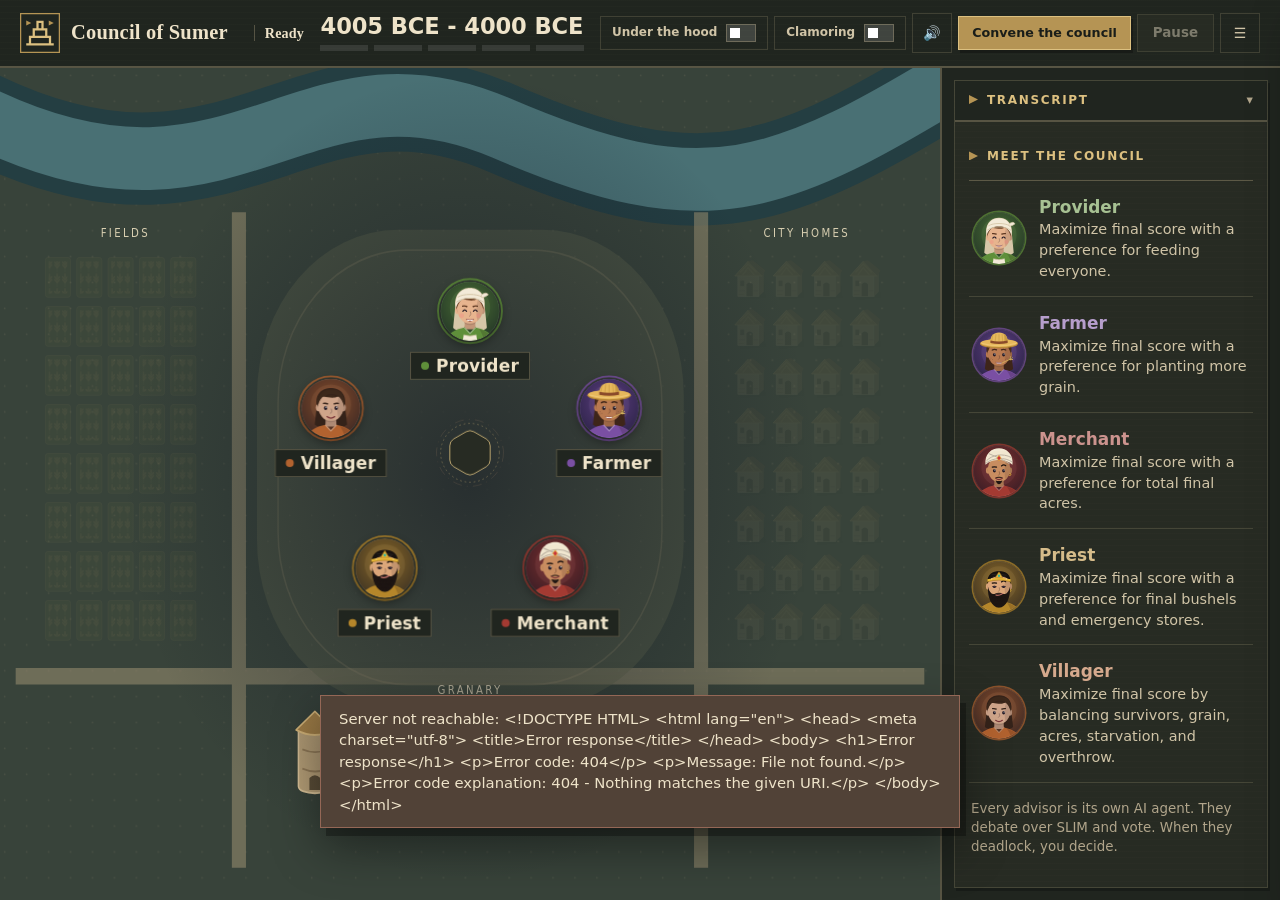
==== commit c81b8b12: "Merge pull request #45 from ericxu1070/feat/clamoring Add a Clamoring toggle: advisors shout short d" ====
--- a/web/index.html
+++ b/web/index.html
@@ -8,6 +8,7 @@
 <link rel="icon" href="data:image/svg+xml,%3Csvg xmlns='http://www.w3.org/2000/svg' viewBox='0 0 32 32'%3E%3Crect width='32' height='32' fill='%2320251f'/%3E%3Cpath d='M5 25h22M8 25v-6h16v6M11 19v-6h10v6M14 13V7h4v6' fill='none' stroke='%23dcc080' stroke-width='2'/%3E%3C/svg%3E">
 <link rel="stylesheet" href="app.css">
 <link rel="stylesheet" href="city-effects.css">
+<link rel="stylesheet" href="clamor.css">
 </head>
 <body>
 <div class="app" id="app">
@@ -30,6 +31,9 @@
       <button class="btn ghost hidden" id="evidenceBtn" type="button">Evidence</button>
       <button class="toggle" id="hoodToggle" type="button" aria-pressed="false" title="Show private thoughts, traces and network messages">
         <span>Under the hood</span><span class="switch" aria-hidden="true"></span>
+      </button>
+      <button class="toggle" id="clamorToggle" type="button" aria-pressed="false" title="Advisors shout short demands while the council debates">
+        <span>Clamoring</span><span class="switch" aria-hidden="true"></span>
       </button>
       <button class="icon-btn" id="muteBtn" type="button" aria-pressed="false" title="Mute voices" aria-label="Mute voices">🔊</button>
       <button class="btn primary convene" id="conveneBtn" type="button">Convene the council</button>
@@ -119,5 +123,6 @@
 <script src="city.js"></script>
 <script src="city-effects.js"></script>
 <script src="app.js"></script>
+<script src="clamor.js"></script>
 </body>
 </html>
--- a/web/clamor.css
+++ b/web/clamor.css
@@ -0,0 +1,4 @@
+/* Clamoring toggle: on narrow headers every .toggle collapses to an icon; give this one its own. */
+@media (max-width: 1150px) {
+  #clamorToggle::before { content: "📣"; }
+}
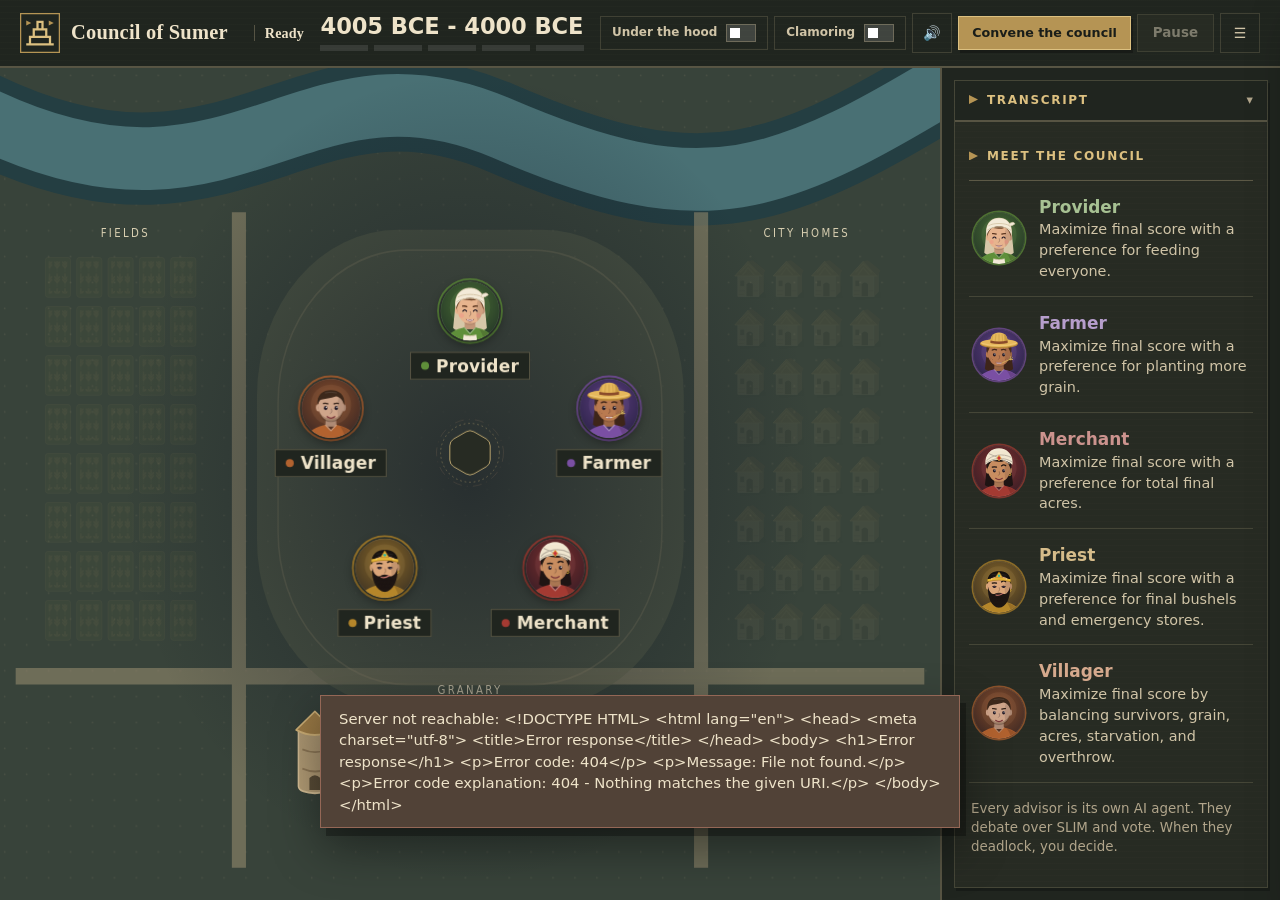
==== commit f9a5144b: "Show council plans across river and connect conversations" ====
--- a/web/index.html
+++ b/web/index.html
@@ -46,9 +46,10 @@
     <section class="council" aria-label="The council">
       <div class="city-map" id="cityMap" role="img" aria-label="Bird’s-eye view of Sumer. City totals appear when a council convenes."></div>
       <div class="stage" id="stage">
+        <div class="river-plans hidden" id="riverPlans" role="region" aria-label="Council plans and supporters" tabindex="0"></div>
         <div class="runoff hidden" id="runoff" aria-live="polite"></div>
       </div>
-      <div class="graph" id="graph" aria-label="Council graph: green connections show agreement, red dashed connections show disagreement"></div>
+      <div class="graph" id="graph" aria-label="Council graph: gold lines show conversations, green connections show agreement, red dashed connections show disagreement"></div>
       <div class="spot hidden" id="spot" aria-live="polite"></div>
       <div class="bottom">
         <div class="city-resources hidden" id="cityResources" aria-hidden="true"></div>
--- a/web/app.css
+++ b/web/app.css
@@ -671,3 +671,20 @@
 @media (max-width: 360px) { .spot { padding-top: 140px; } }
 
 .scout-mark { width: 34px; height: 34px; color: var(--speak); margin: 2px 0 4px; }
+
+/* Live proposals sit over the river in the top row of the city. */
+.stage { min-width: 0; }
+.stage:has(.river-plans:not(.hidden)) { padding: 0; border: 0; background: transparent; box-shadow: none; }
+.river-plans { display: flex; gap: 10px; overflow-x: auto; padding: 2px 2px 8px; scrollbar-width: thin; scroll-snap-type: x proximity; }
+.river-plan { flex: 1 0 250px; min-width: 0; padding: 10px 12px; border: 1px solid #729da0; border-top: 3px solid var(--c); background: rgba(25,39,38,.96); box-shadow: 0 4px 12px #0003; scroll-snap-align: start; }
+.river-plan-head { display: flex; align-items: center; gap: 7px; font-size: .9rem; }
+.river-plan-head .av, .river-supporter .av { width: 22px; height: 22px; flex: none; }
+.river-plan-request { margin: 6px 0; font-size: .8rem; line-height: 1.4; color: var(--ink); }
+.river-plan-support { display: flex; flex-wrap: wrap; align-items: center; gap: 4px 8px; font-size: .7rem; max-height: 58px; overflow-y: auto; }
+.river-plan-support > b { color: var(--ok); white-space: nowrap; }
+.river-supporter { display: inline-flex; align-items: center; gap: 4px; }
+.river-no-votes { color: var(--muted); }
+@media (max-width: 900px) {
+  .river-plan { flex-basis: 265px; }
+  .river-plans { padding-bottom: 6px; }
+}
--- a/web/city-effects.css
+++ b/web/city-effects.css
@@ -2,7 +2,7 @@
 .top .phase { font-size: 1rem; font-weight: 600; }
 .council-status { border-left: 1px solid var(--line-2); padding-left: 10px; }
 .year-heading { flex-wrap: wrap; justify-content: center; }
-.stage:has(.runoff.hidden) { display: none; }
+.stage:has(.runoff.hidden):has(.river-plans.hidden) { display: none; }
 .city-event-overlay { position: fixed; inset: 0; width: 100vw; height: 100dvh; z-index: 70; pointer-events: none; overflow: hidden; shape-rendering: crispEdges; }
 .city-traveler { animation: city-migrate var(--duration) linear var(--delay) both; }
 .city-sprite { animation: city-scurry .1s steps(2,end) infinite; }
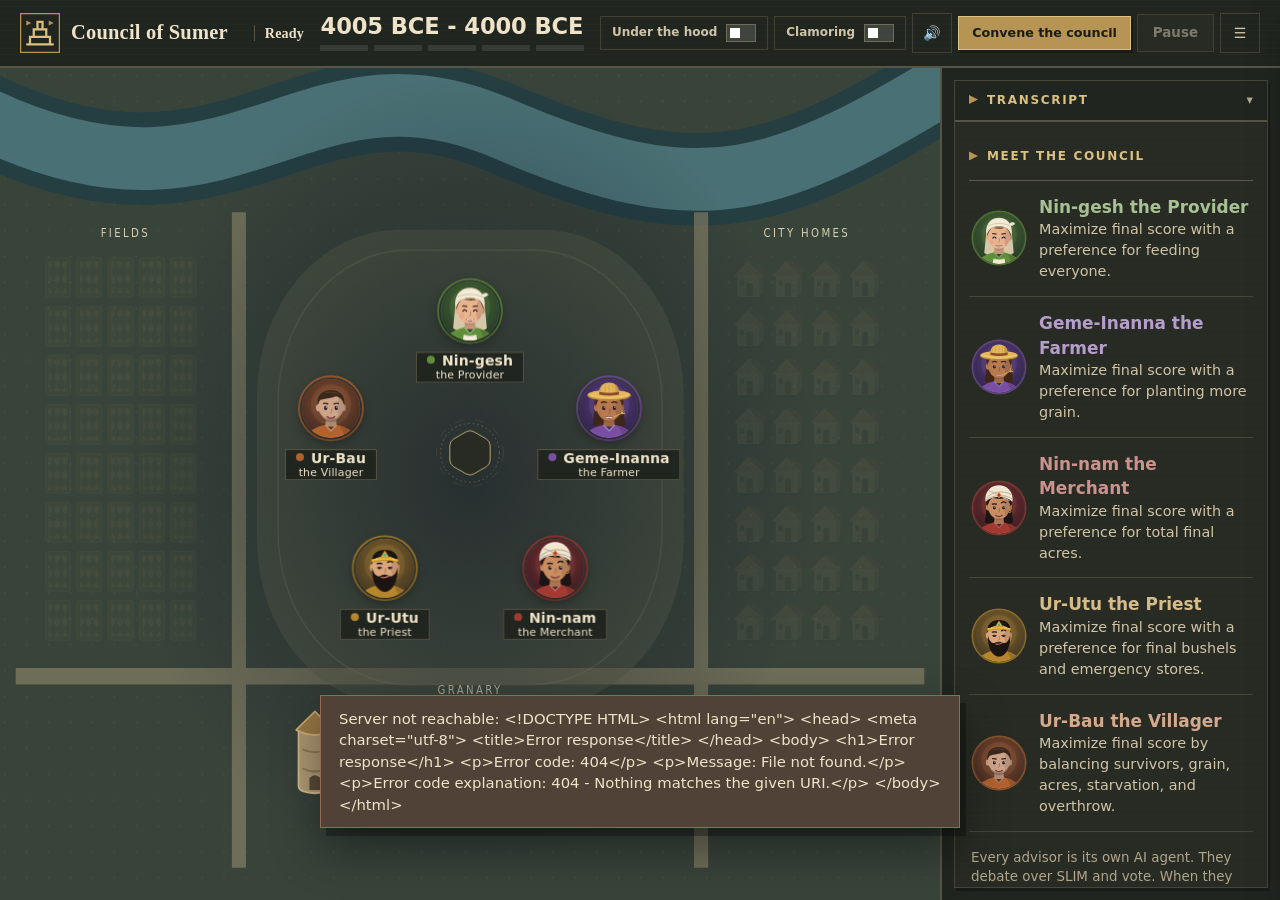
==== commit 88f244e2: "Show the live winning vote in the omen prompt and during the re-vote - Omen prompt: the plan with mo" ====
--- a/web/index.html
+++ b/web/index.html
@@ -9,6 +9,7 @@
 <link rel="stylesheet" href="app.css">
 <link rel="stylesheet" href="city-effects.css">
 <link rel="stylesheet" href="clamor.css">
+<link rel="stylesheet" href="omen.css">
 </head>
 <body>
 <div class="app" id="app">
@@ -84,6 +85,9 @@
       <label class="field"><span>Agents <b id="votingRules" aria-live="polite"></b></span><input id="agentCount" type="number" min="1" max="21" step="1" value="5" required aria-describedby="votingRules"></label>
       <button class="btn" id="defaultVoters" type="button">Reset</button>
     </div>
+    <p class="drawer-note">Each advisor has its own fallible starting notes and private learned beliefs. City reports and voting rules are shared; numeric budget rules are learned from notes, discussion, or corrections.</p>
+    <button class="btn" id="loadExampleRulebooks" type="button">Load example rulebooks</button>
+    <p class="rulebook-note" id="exampleRulebookStatus" role="status">Fills empty preset rulebooks with different estimates and strategic notes. Keeps existing notes and custom advisors.</p>
     <div class="voter-list" id="voterList"></div>
   </fieldset>
   <p class="setup-error hidden" id="setupError" role="alert"></p>
--- a/web/app.css
+++ b/web/app.css
@@ -318,6 +318,7 @@
 .voter-top { display: grid; grid-template-columns: minmax(0, 1fr) auto; gap: 10px; align-items: end; }
 .voter-top .btn, .voter-top input { height: 44px; }
 .voter-card { display: flex; flex-direction: column; gap: 6px; }
+.voter-name { margin-left: 50px; color: var(--ink); font-size: 13px; }
 .voter-row { display: grid; grid-template-columns: auto minmax(0, 1fr); gap: 10px; align-items: center; }
 .voter-row .av { width: 40px; height: 40px; }
 .voter-card select, .voter-card input, .voter-card textarea { border: 1px solid var(--line-2); border-radius: 0; padding: 8px 11px; background: var(--bg); color: var(--ink); min-width: 0; width: 100%; font-weight: 500; }
--- a/web/omen.css
+++ b/web/omen.css
@@ -0,0 +1,56 @@
+/* Omen prompt extras in the stone and brass theme: the live vote standing inside the prompt,
+ * and the small re-vote tablet on the map after an omen is sent. */
+
+/* ---------- standing inside the omen prompt ---------- */
+.scout-plan-support { display: flex; flex-wrap: wrap; align-items: center; gap: 6px 10px; }
+.scout-plan-support .dots { font-size: 1rem; gap: 4px; }
+.standing-num { font-variant-numeric: tabular-nums; }
+.standing-num b { font-family: var(--display); font-size: 1.15em; color: var(--ink); }
+/* .spot-plan styles its own b and nested spans as the plan title and text; undo that here. */
+.spot-plan .scout-plan-support .standing-num { display: inline; font-size: inherit; color: inherit; }
+.spot-plan .scout-plan-support .standing-num b { display: inline; font-size: 1.15em; font-weight: 700; }
+.standing-foot { display: flex; flex-wrap: wrap; align-items: center; justify-content: space-between; gap: 6px 14px; text-align: left; }
+.scout-plans .standing-foot { margin-top: 2px; }
+.standing-status { font: 700 .78rem/1.2 var(--mono); letter-spacing: .08em; text-transform: uppercase; padding: 4px 8px; border: 1px solid currentColor; color: var(--muted); }
+.standing-status.major, .standing-status.all { color: var(--ok); }
+.standing-status.tie { color: var(--warn); }
+.standing-status.short { color: var(--listen); }
+.standing-rest { font-size: .92rem; color: var(--muted); }
+.standing-rest b { color: var(--ink); font-variant-numeric: tabular-nums; }
+.standing-empty { margin: 0; color: var(--muted); }
+.spot-actions .btn[data-scout="skip"] { font-family: var(--display); letter-spacing: .02em; }
+
+/* ---------- re-vote tablet on the map ---------- */
+.omen-tally { position: absolute; top: 14px; left: 16px; width: min(320px, calc(100% - 32px)); padding: 10px 14px 12px;
+  background: var(--panel); background-image: repeating-linear-gradient(0deg, transparent 0 5px, #d8c29603 5px 6px);
+  border: 1px solid var(--line-2); border-top: 3px solid var(--speak); box-shadow: var(--shadow-lg); animation: omen-tally-in .35s var(--ease); }
+.omen-tally-head { display: flex; align-items: center; gap: 8px; font: 700 .78rem/1.2 var(--mono); letter-spacing: .1em; text-transform: uppercase; color: var(--speak); }
+.omen-tally-head .scout-mark { width: 20px; height: 20px; margin: 0; flex: none; }
+.omen-tally-lead { display: grid; grid-template-columns: auto minmax(0, 1fr) auto; align-items: center; gap: 2px 10px; margin-top: 8px; }
+.omen-tally-lead .av { width: 38px; height: 38px; font-size: 19px; grid-row: span 2; }
+.omen-tally-name { font: 700 1.1rem/1.2 var(--display); min-width: 0; overflow: hidden; text-overflow: ellipsis; white-space: nowrap; }
+.omen-tally-lead .standing-num { font-size: .9rem; color: var(--ink-2); white-space: nowrap; }
+.omen-tally-lead .dots { grid-column: 2 / -1; font-size: .9rem; gap: 4px; }
+.omen-tally .standing-foot { margin-top: 8px; padding-top: 8px; border-top: 1px solid var(--line); }
+.omen-tally .standing-status { font-size: .7rem; }
+.omen-tally .standing-rest { font-size: .82rem; }
+@keyframes omen-tally-in { from { opacity: 0; transform: translateY(-6px); } to { opacity: 1; transform: none; } }
+@media (prefers-reduced-motion: reduce) { .omen-tally { animation: none; } }
+
+@media (max-width: 900px) {
+  /* In the page flow above the map, so it never covers the small phone graph. */
+  .omen-tally { position: relative; top: auto; left: auto; width: auto; margin: 8px 10px 0; }
+  /* The omen card scrolls on phones; keep the seal button in reach at its bottom edge. */
+  .spot-card.scout .spot-actions { position: sticky; bottom: -22px; z-index: 1; margin: 16px -16px -22px; padding: 12px 16px 16px;
+    background: var(--panel); border-top: 1px solid var(--line); }
+}
+
+/* ---------- deadlock dialog on phones ---------- */
+/* Big avatars squeezed the plan text into a narrow column under the number badge. */
+@media (max-width: 600px) {
+  .modal.esc .esc-opt { padding: 12px 14px; gap: 4px 12px; }
+  .modal.esc .esc-opt .av { width: 44px; height: 44px; font-size: 22px; }
+  .modal.esc .esc-opt .who { font-size: 1.2rem; padding-right: 36px; }
+  .modal.esc .esc-opt .what { font-size: 1.02rem; }
+  .modal.esc .esc-opt .why { grid-column: 1 / -1; font-size: .95rem; }
+}
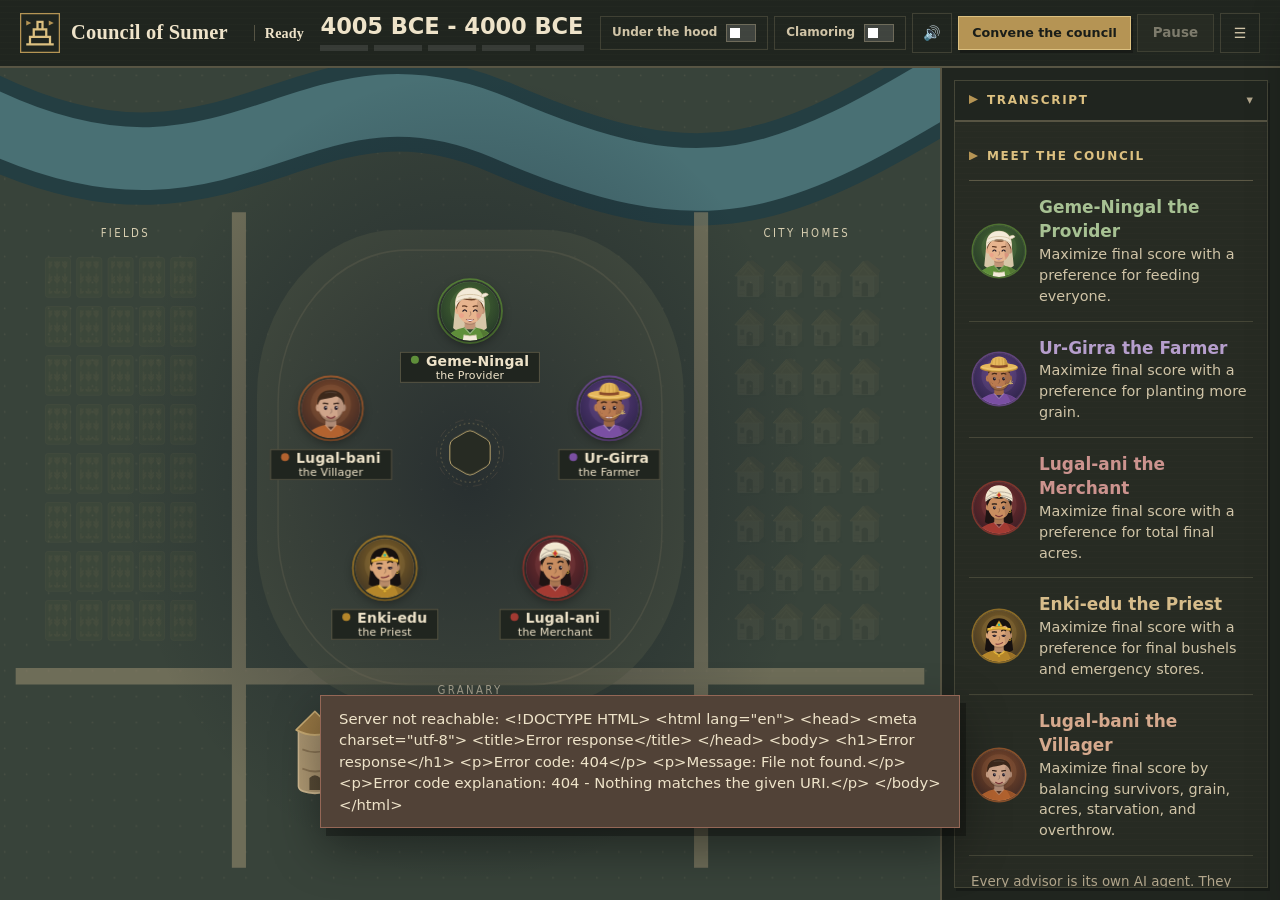
==== commit c4782ea3: "Add private advisor rulebooks, evolving beliefs, and optional strategy examples" ====
--- a/web/index.html
+++ b/web/index.html
@@ -9,7 +9,6 @@
 <link rel="stylesheet" href="app.css">
 <link rel="stylesheet" href="city-effects.css">
 <link rel="stylesheet" href="clamor.css">
-<link rel="stylesheet" href="omen.css">
 </head>
 <body>
 <div class="app" id="app">
--- a/web/app.css
+++ b/web/app.css
@@ -331,6 +331,9 @@
 .voter-voice { display: grid; grid-template-columns: auto minmax(0, 1fr); align-items: center; gap: 10px; margin-left: 50px; font-size: .78rem; color: var(--muted); }
 .voter-card .voter-voice select { width: 100%; }
 .voter-card :is(select, input, textarea):focus { outline: none; border-color: color-mix(in srgb, var(--speak) 60%, transparent); box-shadow: 0 0 0 3px color-mix(in srgb, var(--speak) 15%, transparent); }
+.private-rulebook { border-top: 1px solid var(--line); padding-top: 10px; }
+.voter-card .private-rulebook textarea { margin-left: 0; width: 100%; }
+.rulebook-note { margin: 0; color: var(--muted); font-size: .74rem; line-height: 1.45; }
 .voter-mandate { font-size: .8rem; color: var(--muted); margin: 0; overflow-wrap: anywhere; }
 .setup-error { margin: 0; padding: 9px 12px; color: #fecaca; background: color-mix(in srgb, var(--bad) 14%, transparent); border: 1px solid color-mix(in srgb, var(--bad) 35%, transparent); border-radius: 0; font-size: .85rem; }
 .field input[type=range] { accent-color: var(--speak); }
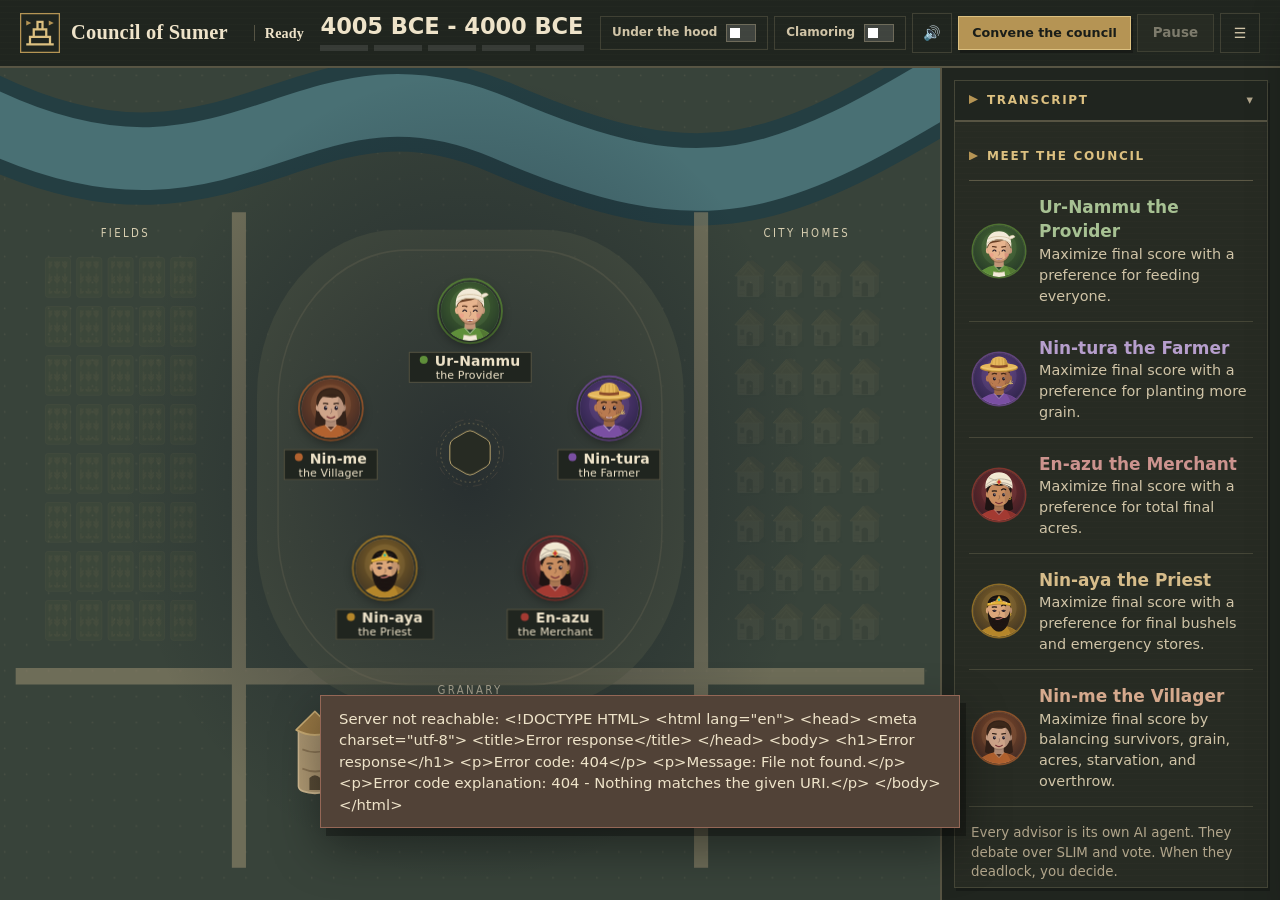
==== commit e91eb8d3: "Merge pull request #49 from ericxu1070/feat/sumer-theme Show the live winning vote in the omen promp" ====
--- a/web/index.html
+++ b/web/index.html
@@ -9,6 +9,7 @@
 <link rel="stylesheet" href="app.css">
 <link rel="stylesheet" href="city-effects.css">
 <link rel="stylesheet" href="clamor.css">
+<link rel="stylesheet" href="omen.css">
 </head>
 <body>
 <div class="app" id="app">
--- a/web/app.css
+++ b/web/app.css
@@ -331,9 +331,6 @@
 .voter-voice { display: grid; grid-template-columns: auto minmax(0, 1fr); align-items: center; gap: 10px; margin-left: 50px; font-size: .78rem; color: var(--muted); }
 .voter-card .voter-voice select { width: 100%; }
 .voter-card :is(select, input, textarea):focus { outline: none; border-color: color-mix(in srgb, var(--speak) 60%, transparent); box-shadow: 0 0 0 3px color-mix(in srgb, var(--speak) 15%, transparent); }
-.private-rulebook { border-top: 1px solid var(--line); padding-top: 10px; }
-.voter-card .private-rulebook textarea { margin-left: 0; width: 100%; }
-.rulebook-note { margin: 0; color: var(--muted); font-size: .74rem; line-height: 1.45; }
 .voter-mandate { font-size: .8rem; color: var(--muted); margin: 0; overflow-wrap: anywhere; }
 .setup-error { margin: 0; padding: 9px 12px; color: #fecaca; background: color-mix(in srgb, var(--bad) 14%, transparent); border: 1px solid color-mix(in srgb, var(--bad) 35%, transparent); border-radius: 0; font-size: .85rem; }
 .field input[type=range] { accent-color: var(--speak); }
@@ -491,6 +488,7 @@
 .spot-lead { display: flex; align-items: center; justify-content: center; gap: 14px; flex-wrap: wrap; margin-top: 14px; font-size: 1.35rem; color: var(--ink-2); }
 .spot-lead b { color: var(--ink); }
 /* scout events */
+.spot-card.scout .spot-kicker { font-size: clamp(2rem, 3.4vw, 3.2rem); line-height: 1.08; }
 .scout-plans { display: grid; gap: 8px; margin-top: 16px; }
 .scout-plan-heading { font-size: .9rem; font-weight: 700; color: var(--muted); }
 .scout-plans .spot-plan { display: flex; margin: 0; }
--- a/web/omen.css
+++ b/web/omen.css
@@ -0,0 +1,56 @@
+/* Omen prompt extras in the stone and brass theme: the live vote standing inside the prompt,
+ * and the small re-vote tablet on the map after an omen is sent. */
+
+/* ---------- standing inside the omen prompt ---------- */
+.scout-plan-support { display: flex; flex-wrap: wrap; align-items: center; gap: 6px 10px; }
+.scout-plan-support .dots { font-size: 1rem; gap: 4px; }
+.standing-num { font-variant-numeric: tabular-nums; }
+.standing-num b { font-family: var(--display); font-size: 1.15em; color: var(--ink); }
+/* .spot-plan styles its own b and nested spans as the plan title and text; undo that here. */
+.spot-plan .scout-plan-support .standing-num { display: inline; font-size: inherit; color: inherit; }
+.spot-plan .scout-plan-support .standing-num b { display: inline; font-size: 1.15em; font-weight: 700; }
+.standing-foot { display: flex; flex-wrap: wrap; align-items: center; justify-content: space-between; gap: 6px 14px; text-align: left; }
+.scout-plans .standing-foot { margin-top: 2px; }
+.standing-status { font: 700 .78rem/1.2 var(--mono); letter-spacing: .08em; text-transform: uppercase; padding: 4px 8px; border: 1px solid currentColor; color: var(--muted); }
+.standing-status.major, .standing-status.all { color: var(--ok); }
+.standing-status.tie { color: var(--warn); }
+.standing-status.short { color: var(--listen); }
+.standing-rest { font-size: .92rem; color: var(--muted); }
+.standing-rest b { color: var(--ink); font-variant-numeric: tabular-nums; }
+.standing-empty { margin: 0; color: var(--muted); }
+.spot-actions .btn[data-scout="skip"] { font-family: var(--display); letter-spacing: .02em; }
+
+/* ---------- re-vote tablet on the map ---------- */
+.omen-tally { position: absolute; top: 14px; left: 16px; width: min(320px, calc(100% - 32px)); padding: 10px 14px 12px;
+  background: var(--panel); background-image: repeating-linear-gradient(0deg, transparent 0 5px, #d8c29603 5px 6px);
+  border: 1px solid var(--line-2); border-top: 3px solid var(--speak); box-shadow: var(--shadow-lg); animation: omen-tally-in .35s var(--ease); }
+.omen-tally-head { display: flex; align-items: center; gap: 8px; font: 700 .78rem/1.2 var(--mono); letter-spacing: .1em; text-transform: uppercase; color: var(--speak); }
+.omen-tally-head .scout-mark { width: 20px; height: 20px; margin: 0; flex: none; }
+.omen-tally-lead { display: grid; grid-template-columns: auto minmax(0, 1fr) auto; align-items: center; gap: 2px 10px; margin-top: 8px; }
+.omen-tally-lead .av { width: 38px; height: 38px; font-size: 19px; grid-row: span 2; }
+.omen-tally-name { font: 700 1.1rem/1.2 var(--display); min-width: 0; overflow: hidden; text-overflow: ellipsis; white-space: nowrap; }
+.omen-tally-lead .standing-num { font-size: .9rem; color: var(--ink-2); white-space: nowrap; }
+.omen-tally-lead .dots { grid-column: 2 / -1; font-size: .9rem; gap: 4px; }
+.omen-tally .standing-foot { margin-top: 8px; padding-top: 8px; border-top: 1px solid var(--line); }
+.omen-tally .standing-status { font-size: .7rem; }
+.omen-tally .standing-rest { font-size: .82rem; }
+@keyframes omen-tally-in { from { opacity: 0; transform: translateY(-6px); } to { opacity: 1; transform: none; } }
+@media (prefers-reduced-motion: reduce) { .omen-tally { animation: none; } }
+
+@media (max-width: 900px) {
+  /* In the page flow above the map, so it never covers the small phone graph. */
+  .omen-tally { position: relative; top: auto; left: auto; width: auto; margin: 8px 10px 0; }
+  /* The omen card scrolls on phones; keep the seal button in reach at its bottom edge. */
+  .spot-card.scout .spot-actions { position: sticky; bottom: -22px; z-index: 1; margin: 16px -16px -22px; padding: 12px 16px 16px;
+    background: var(--panel); border-top: 1px solid var(--line); }
+}
+
+/* ---------- deadlock dialog on phones ---------- */
+/* Big avatars squeezed the plan text into a narrow column under the number badge. */
+@media (max-width: 600px) {
+  .modal.esc .esc-opt { padding: 12px 14px; gap: 4px 12px; }
+  .modal.esc .esc-opt .av { width: 44px; height: 44px; font-size: 22px; }
+  .modal.esc .esc-opt .who { font-size: 1.2rem; padding-right: 36px; }
+  .modal.esc .esc-opt .what { font-size: 1.02rem; }
+  .modal.esc .esc-opt .why { grid-column: 1 / -1; font-size: .95rem; }
+}
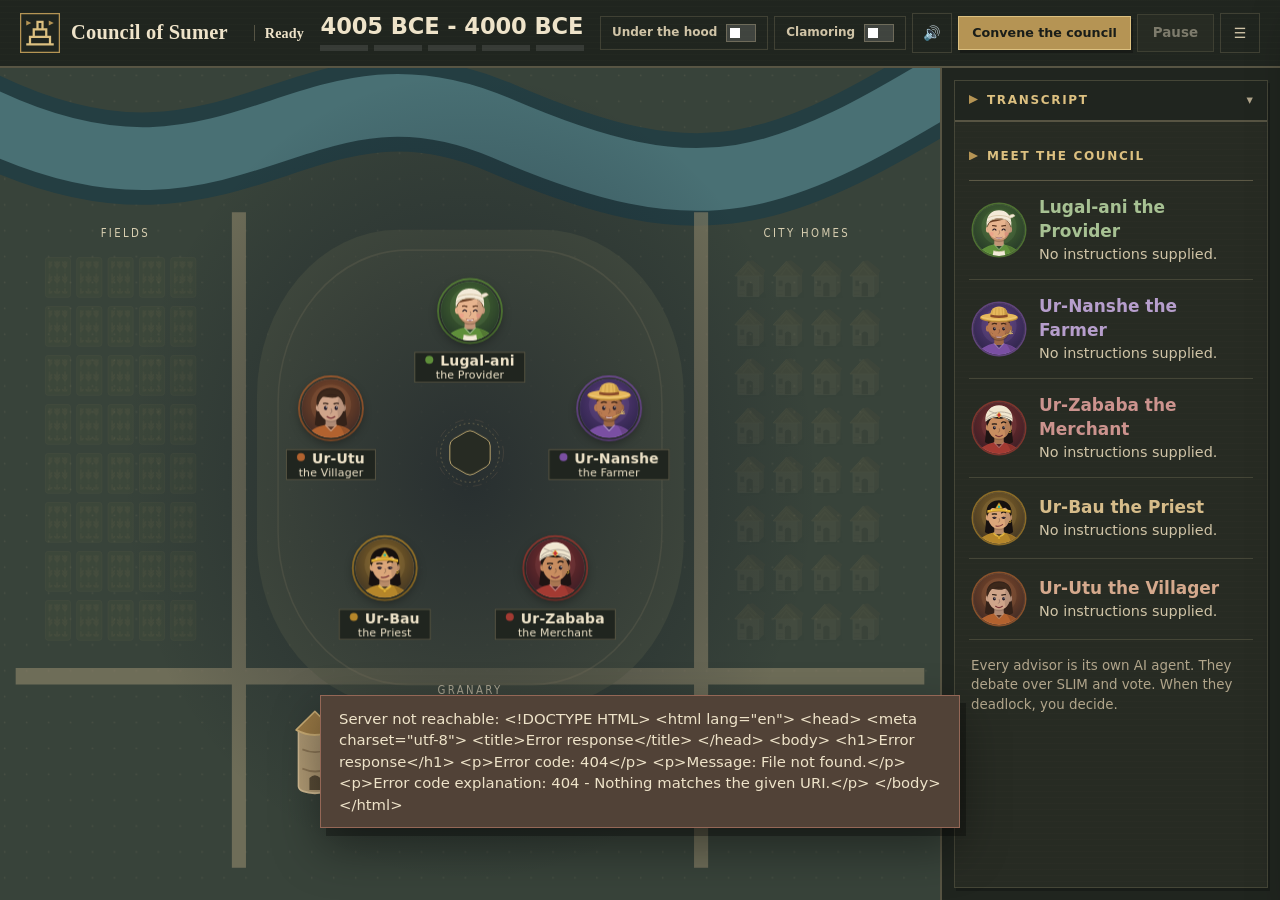
==== commit 4f1ce569: "Make councilor behavior editable in default rulebooks" ====
--- a/web/index.html
+++ b/web/index.html
@@ -87,7 +87,7 @@
     </div>
     <p class="drawer-note">Each advisor has its own fallible starting notes and private learned beliefs. City reports and voting rules are shared; numeric budget rules are learned from notes, discussion, or corrections.</p>
     <button class="btn" id="loadExampleRulebooks" type="button">Load example rulebooks</button>
-    <p class="rulebook-note" id="exampleRulebookStatus" role="status">Fills empty preset rulebooks with different estimates and strategic notes. Keeps existing notes and custom advisors.</p>
+    <p class="rulebook-note" id="exampleRulebookStatus" role="status">Default rulebooks load automatically. This button fills empty preset books; existing edits and custom advisors are kept.</p>
     <div class="voter-list" id="voterList"></div>
   </fieldset>
   <p class="setup-error hidden" id="setupError" role="alert"></p>
--- a/web/app.css
+++ b/web/app.css
@@ -331,6 +331,9 @@
 .voter-voice { display: grid; grid-template-columns: auto minmax(0, 1fr); align-items: center; gap: 10px; margin-left: 50px; font-size: .78rem; color: var(--muted); }
 .voter-card .voter-voice select { width: 100%; }
 .voter-card :is(select, input, textarea):focus { outline: none; border-color: color-mix(in srgb, var(--speak) 60%, transparent); box-shadow: 0 0 0 3px color-mix(in srgb, var(--speak) 15%, transparent); }
+.private-rulebook { border-top: 1px solid var(--line); padding-top: 10px; }
+.voter-card .private-rulebook textarea { margin-left: 0; width: 100%; }
+.rulebook-note { margin: 0; color: var(--muted); font-size: .74rem; line-height: 1.45; }
 .voter-mandate { font-size: .8rem; color: var(--muted); margin: 0; overflow-wrap: anywhere; }
 .setup-error { margin: 0; padding: 9px 12px; color: #fecaca; background: color-mix(in srgb, var(--bad) 14%, transparent); border: 1px solid color-mix(in srgb, var(--bad) 35%, transparent); border-radius: 0; font-size: .85rem; }
 .field input[type=range] { accent-color: var(--speak); }
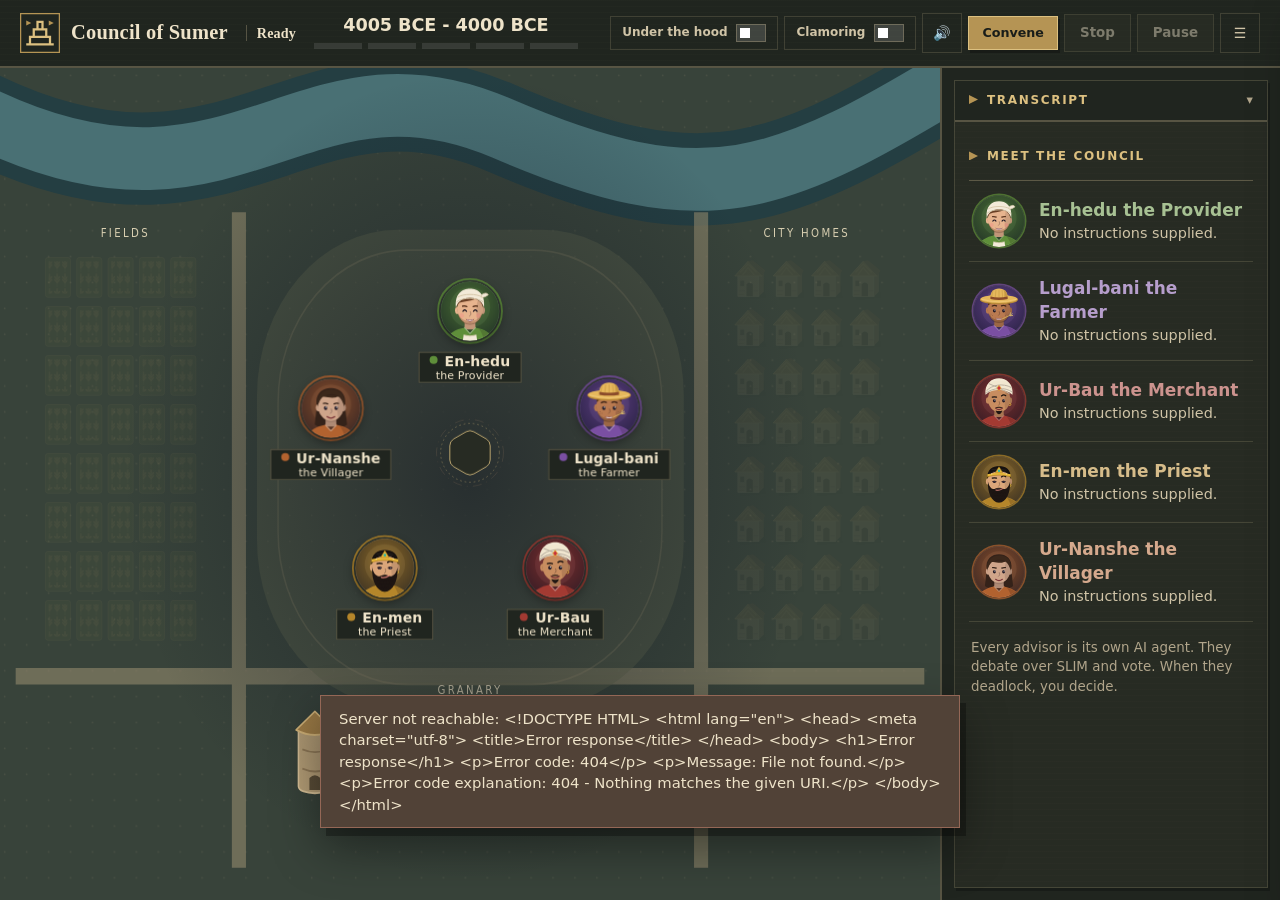
==== commit af3717e1: "Keep council controls together in the chamber header" ====
--- a/web/index.html
+++ b/web/index.html
@@ -14,6 +14,7 @@
 <body>
 <div class="app" id="app">
   <header class="top">
+    <div class="top-left">
     <div class="brand">
       <svg class="brand-mark" viewBox="0 0 32 32" aria-hidden="true"><rect x=".5" y=".5" width="31" height="31" fill="#20251f" stroke="#b59454"/><path d="M5 25h22M8 25v-6h16v6M11 19v-6h10v6M14 13V7h4v6" fill="none" stroke="#dcc080" stroke-width="1.8"/><path d="M5 6l4 2-4 2M23 6l4 2-4 2" fill="#b59454"/></svg>
       <div class="brand-text"><h1 class="brand-name">Council of Sumer</h1></div>
@@ -26,6 +27,7 @@
       <div class="year-heading"><div class="year-label" id="yearLabel">4005 BCE - 4000 BCE</div></div>
       <div class="year-steps" id="yearSteps" aria-hidden="true"></div>
     </div>
+    </div>
     <div class="top-actions">
       <span class="chip hood-only" id="chipTransport" title="How the advisors talk to each other">-</span>
       <span class="chip hood-only" id="chipLlm" title="Language model">-</span>
@@ -37,7 +39,8 @@
         <span>Clamoring</span><span class="switch" aria-hidden="true"></span>
       </button>
       <button class="icon-btn" id="muteBtn" type="button" aria-pressed="false" title="Mute voices" aria-label="Mute voices">🔊</button>
-      <button class="btn primary convene" id="conveneBtn" type="button">Convene the council</button>
+      <button class="btn primary convene" id="conveneBtn" type="button">Convene</button>
+      <button class="btn" id="stopBtn" type="button" disabled>Stop</button>
       <button class="btn" id="pauseBtn" type="button" disabled aria-pressed="false">Pause</button>
       <button class="icon-btn" id="setupBtn" type="button" title="Setup" aria-label="Open setup" aria-expanded="false">☰</button>
     </div>
@@ -96,10 +99,6 @@
   <label class="field"><span>Rounds per year</span><select id="rounds"><option>3</option><option>4</option><option selected>5</option><option>6</option></select></label>
   <label class="field"><span>Pace <b id="paceVal">0.8 s</b></span><input id="pace" type="range" min="0" max="4" step="0.2" value="0.8"></label>
   <label class="check"><input id="autoContinue" type="checkbox" checked><span>Let votes stand after 12 s unless you act</span></label>
-  <div class="drawer-actions drawer-foot">
-    <button class="btn primary big" id="startBtn" type="button">Convene</button>
-    <button class="btn big" id="stopBtn" type="button" disabled>Stop</button>
-  </div>
 </aside>
 
 <div class="modal-back hidden" id="escalation" role="dialog" aria-modal="true" aria-labelledby="escTitle">
--- a/web/app.css
+++ b/web/app.css
@@ -53,9 +53,13 @@
 .emoji { font-family: var(--emoji); font-style: normal; line-height: 1; }
 
 /* ---------- top bar ---------- */
-.top { display: grid; grid-template-columns: minmax(0, 1fr) auto auto auto; align-items: center; gap: 16px;
+.top { display: grid; grid-template-columns: minmax(0, 1fr) auto; align-items: center; gap: 16px;
   padding: 10px 20px; background: var(--bg-2); border-bottom: 1px solid var(--line); min-height: 68px; position: relative; z-index: 2; }
 .brand { display: flex; align-items: center; gap: 11px; min-width: 0; }
+.top-left { display: flex; align-items: center; gap: 18px; min-width: 0; }
+.top-left .brand { flex: none; }
+.top .phase { font-size: 1rem; }
+.top .convene { margin-left: 0; font-size: .95rem; padding: 8px 15px; }
 .brand-mark { width: 40px; height: 40px; flex: none; }
 .brand-text { min-width: 0; }
 .brand-name { margin: 0; font-weight: 800; font-size: 1.35rem; line-height: 1.15; letter-spacing: -.01em; white-space: nowrap; overflow: hidden; text-overflow: ellipsis; }
@@ -63,7 +67,7 @@
 .council-status { display: flex; flex-direction: column; align-items: flex-start; gap: 6px; }
 .year-heading { display: flex; align-items: baseline; justify-content: center; gap: 8px; }
 .round-label { font-size: 1rem; font-weight: 600; color: var(--muted); white-space: nowrap; font-variant-numeric: tabular-nums; }
-.year-label { font-weight: 800; font-size: 1.6rem; line-height: 1; letter-spacing: -.005em; white-space: nowrap; font-variant-numeric: tabular-nums; }
+.year-label { font-weight: 800; font-size: 1.25rem; line-height: 1; letter-spacing: -.005em; white-space: nowrap; font-variant-numeric: tabular-nums; }
 .year-steps { display: flex; gap: 6px; }
 .year-steps span { width: 48px; height: 6px; border-radius: 0; background: rgba(255, 255, 255, .1); transition: background .4s var(--ease), box-shadow .4s var(--ease); }
 .year-steps span.done { background: var(--accent); }
@@ -409,7 +413,7 @@
   .top .chip { display: none; }
 }
 @media (max-width: 1150px) {
-  .top { grid-template-columns: minmax(0, 1fr) auto auto; }
+  .top { grid-template-columns: minmax(0, 1fr); }
   .top-actions { grid-column: 1 / -1; grid-row: 2; }
   .toggle > span:first-child { display: none; }
   .toggle::before { content: "⚙"; font-size: 1rem; }
@@ -417,9 +421,10 @@
 @media (max-width: 900px) {
   body { overflow: auto; }
   .app { height: auto; min-height: 100dvh; }
-  .top { grid-template-columns: minmax(0, 1fr) auto; padding: 8px 12px; gap: 8px; }
+  .top { grid-template-columns: minmax(0, 1fr); padding: 8px 12px; gap: 8px; }
+  .top-left { flex-wrap: wrap; gap: 8px 16px; }
   .brand-mark { width: 30px; height: 30px; }
-  .top-actions { grid-column: 2; grid-row: 1; }
+  .top-actions { grid-column: 1; grid-row: 2; }
   .council-status { grid-column: 1; grid-row: 2; }
   .yearbox { grid-column: 2; grid-row: 2; }
   .year-steps span { width: 20px; }
@@ -664,7 +669,8 @@
 }
 
 @media (max-width: 480px) {
-  .top { grid-template-columns: 30px minmax(0, 1fr); }
+  .top { grid-template-columns: minmax(0, 1fr); }
+  .top-left .brand { flex-basis: 100%; }
   .council-status { grid-column: 1 / -1; flex-direction: row; align-items: baseline; }
   .yearbox { grid-column: 1 / -1; grid-row: 3; flex-direction: row; justify-content: space-between; }
   .top-actions { flex-wrap: wrap; }
